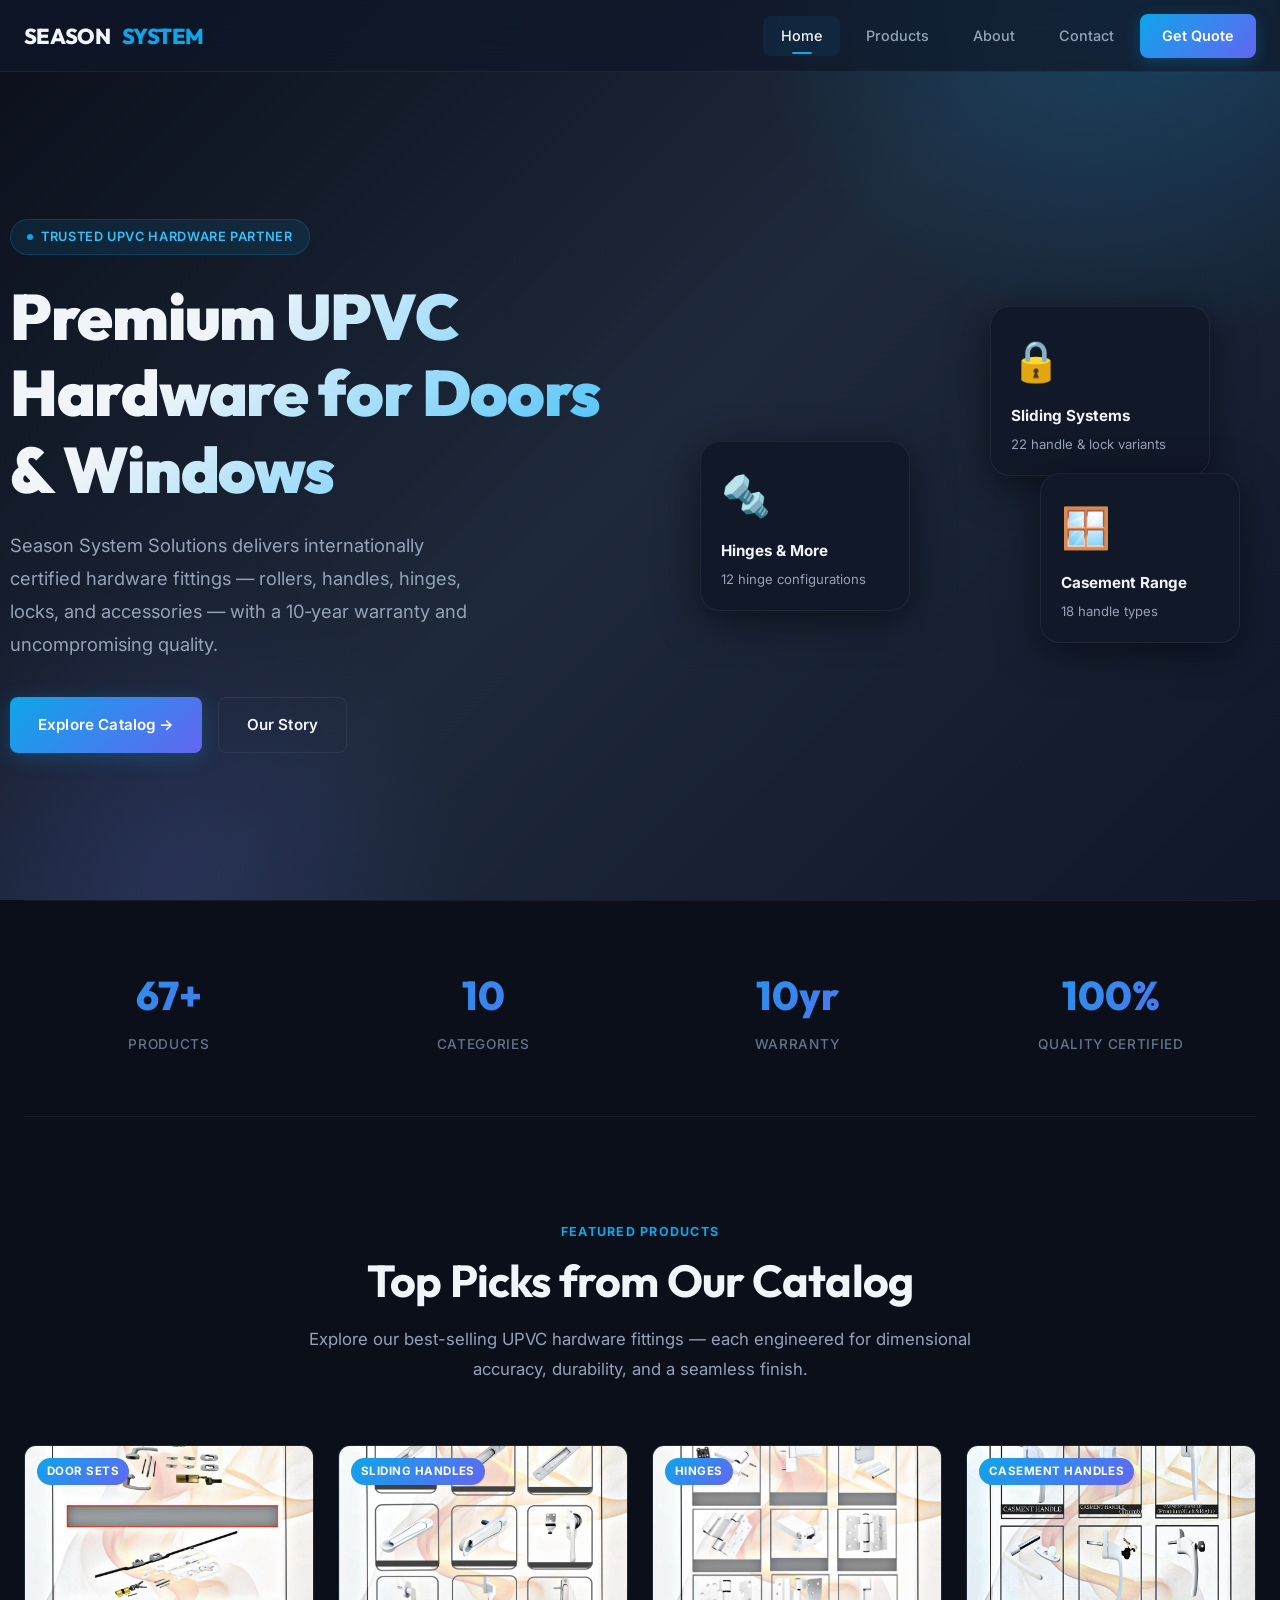
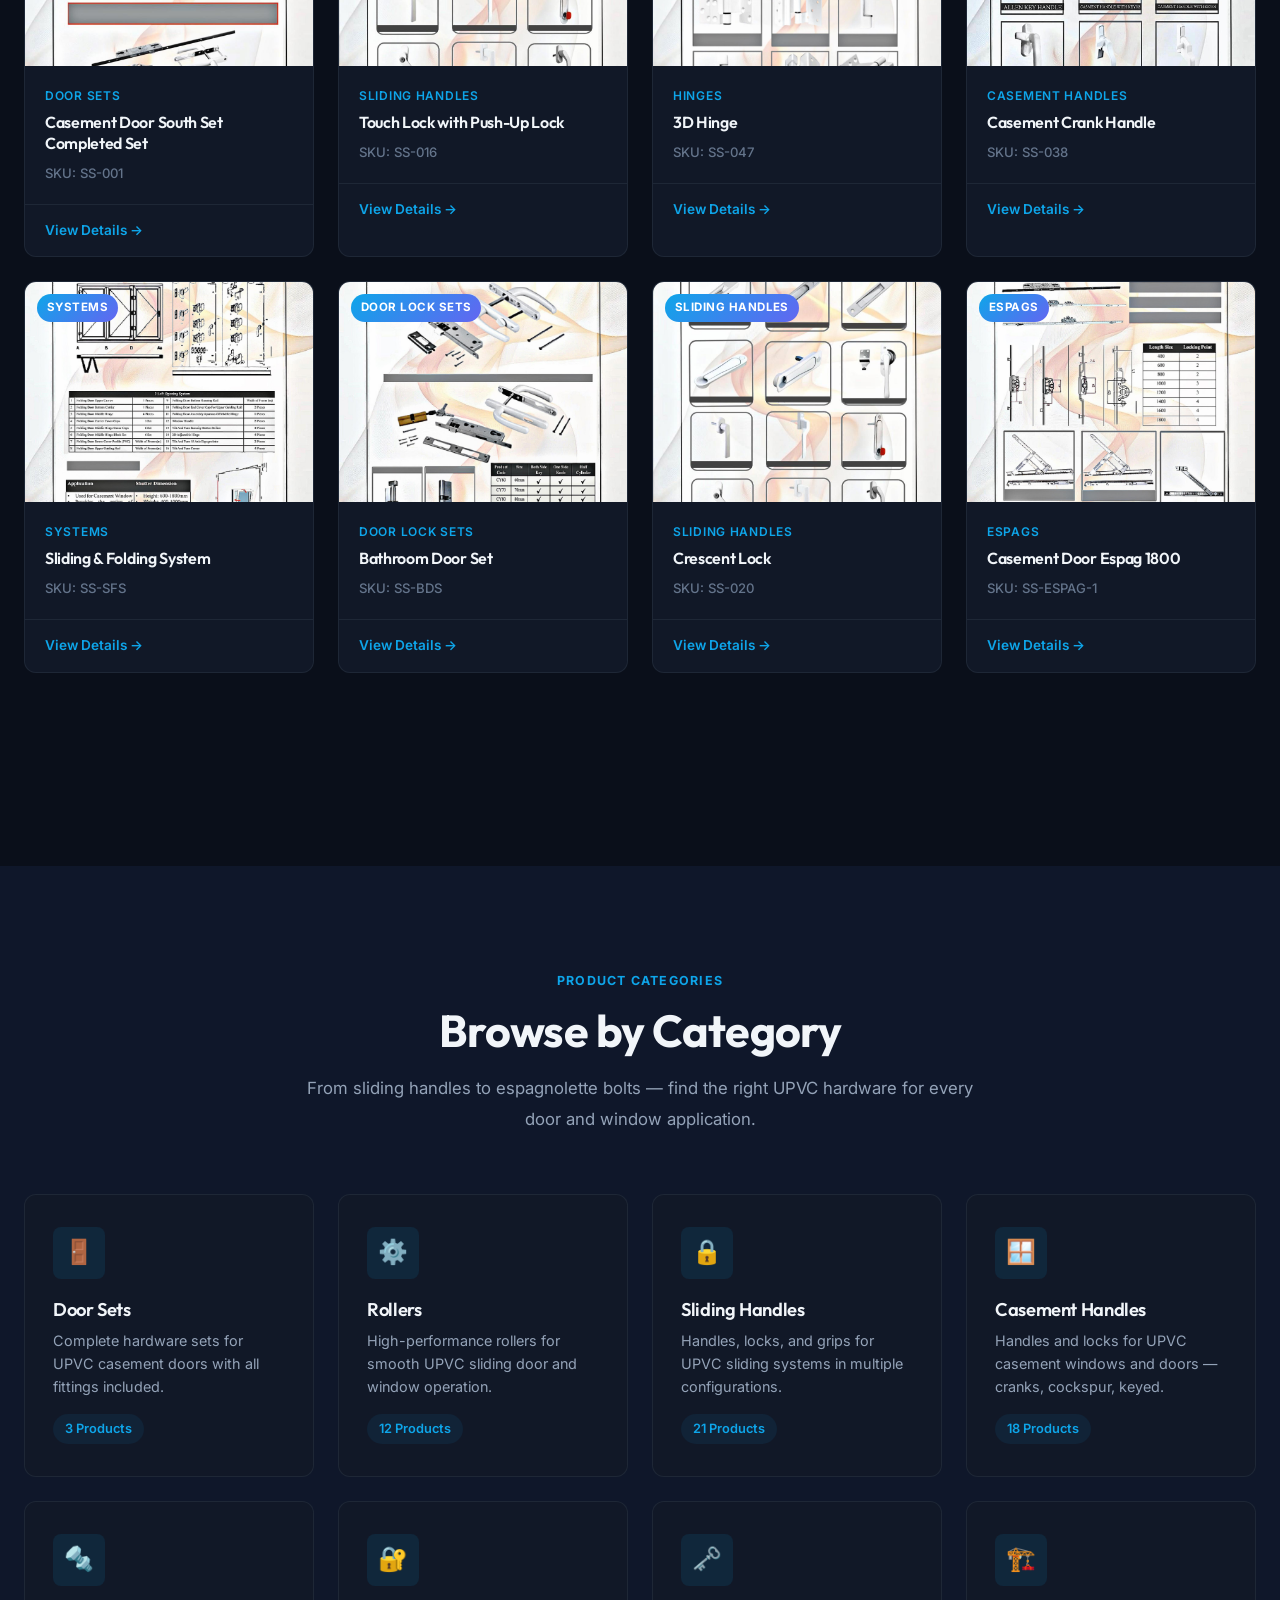
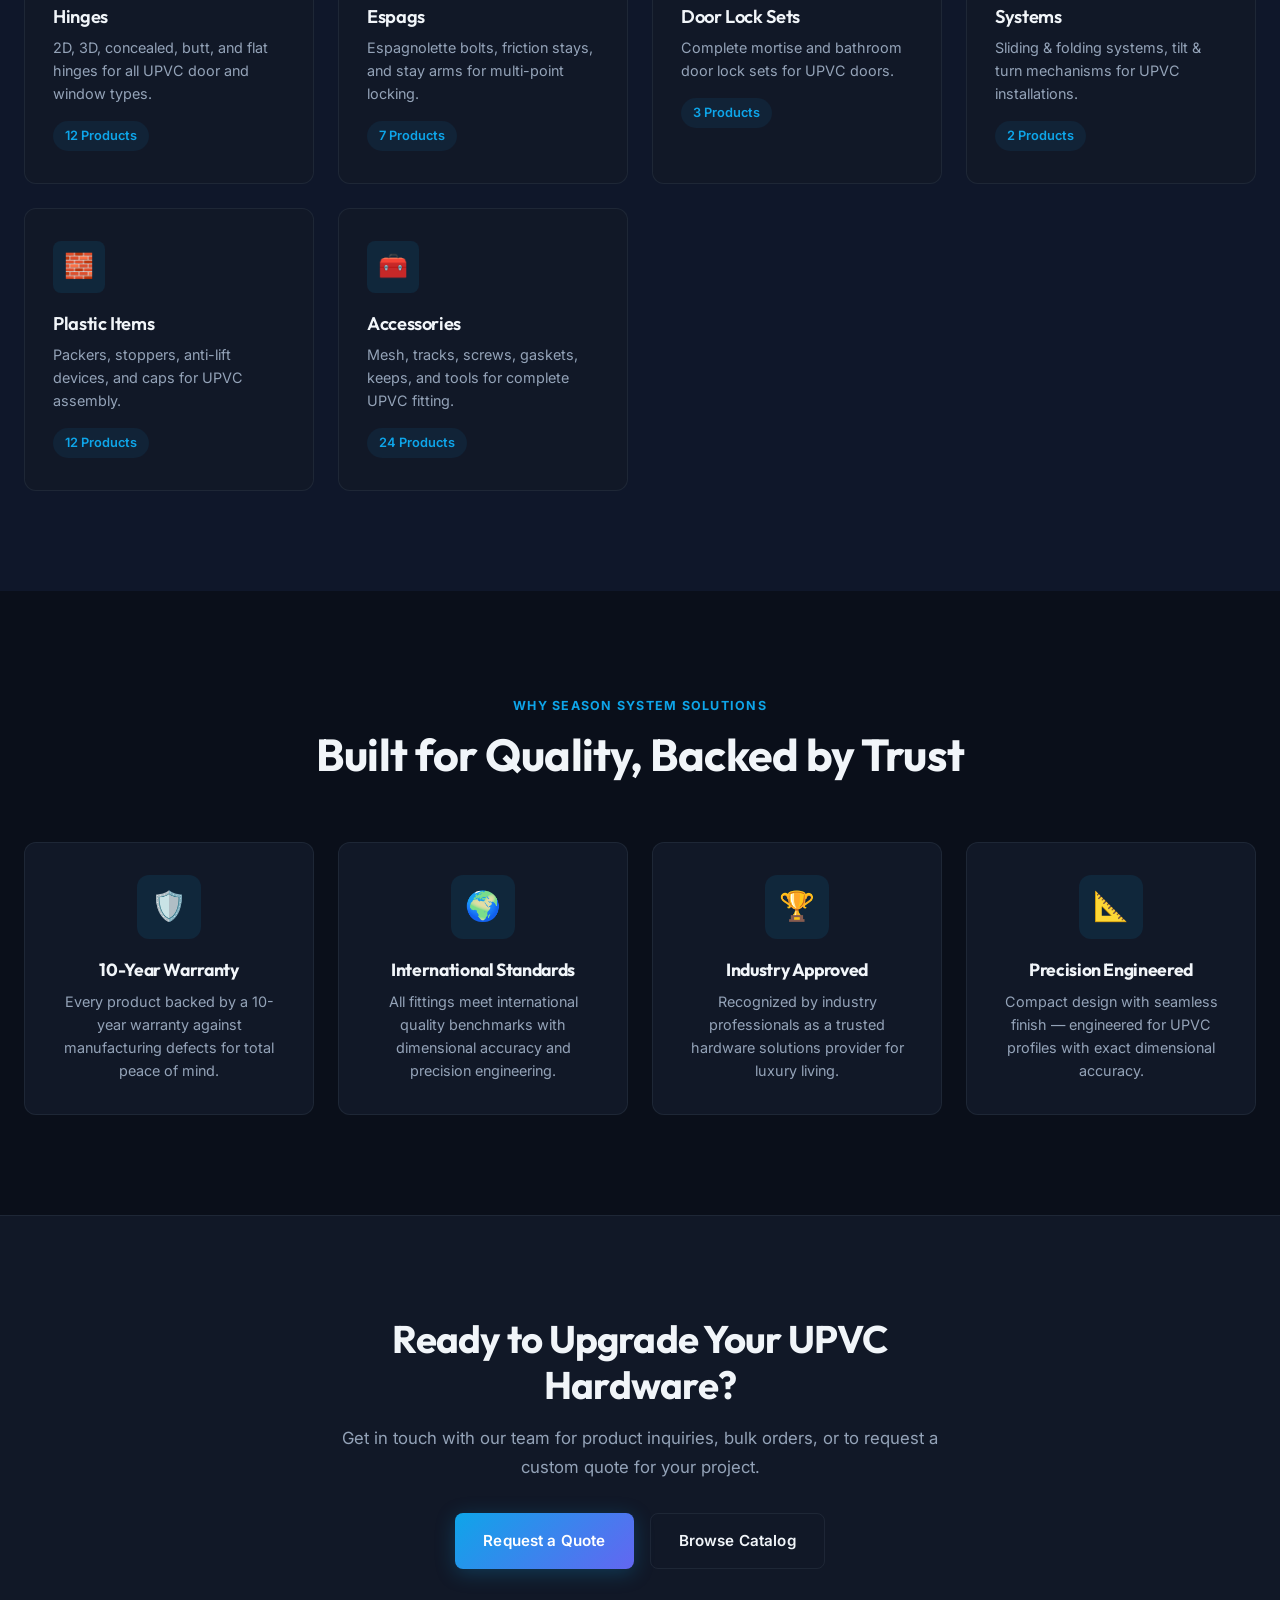
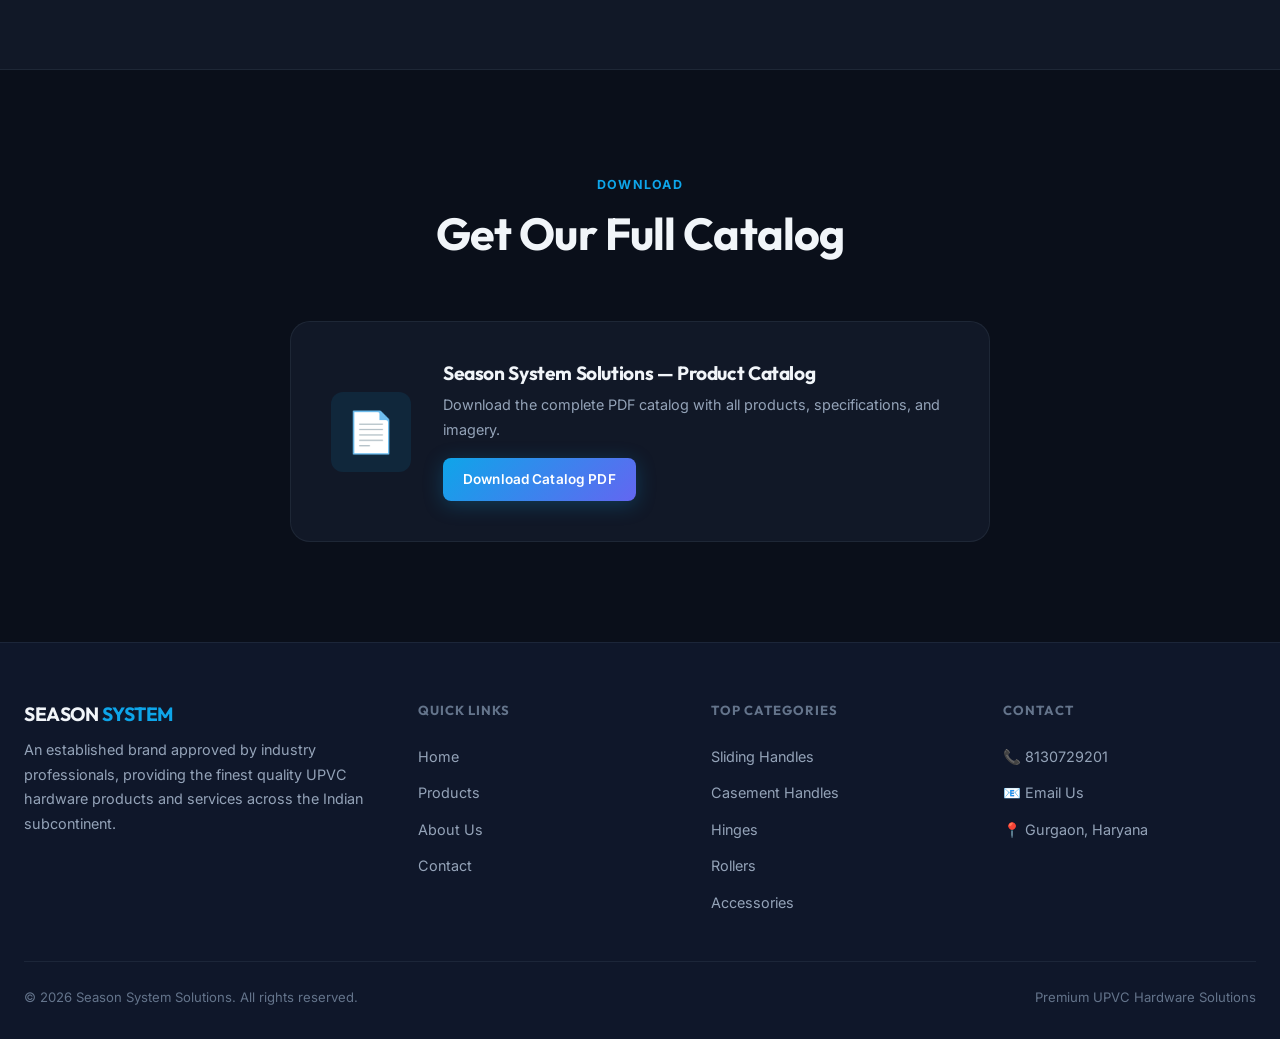
==== index.html @ ef2f5297 "Initial commit" ====
<!DOCTYPE html>
<html lang="en">
<head>
  <meta charset="UTF-8">
  <meta name="viewport" content="width=device-width, initial-scale=1.0">
  <meta name="description" content="Season System Solutions — Premium UPVC hardware fittings for doors and windows. Rollers, handles, hinges, espags, locks, and accessories with 10-year warranty.">
  <meta name="keywords" content="UPVC hardware, door fittings, window hardware, sliding handles, casement handles, hinges, rollers, Season System Solutions">
  <title>Season System Solutions — Premium UPVC Hardware</title>
  <link rel="stylesheet" href="css/style.css">
</head>
<body>

  <!-- Loader -->
  <div class="page-loader" id="page-loader">
    <div class="loader-spinner"></div>
  </div>

  <!-- Header -->
  <header class="header" id="header">
    <nav class="nav">
      <a href="index.html" class="nav-logo">
        <span>SEASON</span> <span class="logo-accent">SYSTEM</span>
      </a>
      <div class="nav-links">
        <a href="index.html" class="active">Home</a>
        <a href="products.html">Products</a>
        <a href="about.html">About</a>
        <a href="contact.html">Contact</a>
        <a href="contact.html" class="nav-cta">Get Quote</a>
      </div>
      <button class="menu-toggle" id="menu-toggle" aria-label="Toggle Menu">
        <span></span><span></span><span></span>
      </button>
    </nav>
  </header>

  <!-- Mobile Nav -->
  <div class="mobile-nav-overlay" id="mobile-nav">
    <a href="index.html" class="active">Home</a>
    <a href="products.html">Products</a>
    <a href="about.html">About</a>
    <a href="contact.html">Contact</a>
  </div>

  <!-- Hero -->
  <section class="hero">
    <div class="container hero-content">
      <div class="hero-text">
        <div class="hero-badge">
          <span></span> Trusted UPVC Hardware Partner
        </div>
        <h1 class="hero-title">Premium UPVC Hardware for Doors & Windows</h1>
        <p class="hero-subtitle">Season System Solutions delivers internationally certified hardware fittings — rollers, handles, hinges, locks, and accessories — with a 10‑year warranty and uncompromising quality.</p>
        <div class="hero-actions">
          <a href="products.html" class="btn btn-primary">Explore Catalog →</a>
          <a href="about.html" class="btn btn-secondary">Our Story</a>
        </div>
      </div>
      <div class="hero-visual">
        <div class="hero-visual-card" style="width:220px;">
          <div style="font-size:2.5rem;margin-bottom:8px;">🔒</div>
          <div style="font-weight:700;font-size:0.95rem;margin-bottom:4px;">Sliding Systems</div>
          <div style="font-size:0.82rem;color:var(--text-secondary);">22 handle & lock variants</div>
        </div>
        <div class="hero-visual-card" style="width:200px;">
          <div style="font-size:2.5rem;margin-bottom:8px;">🪟</div>
          <div style="font-weight:700;font-size:0.95rem;margin-bottom:4px;">Casement Range</div>
          <div style="font-size:0.82rem;color:var(--text-secondary);">18 handle types</div>
        </div>
        <div class="hero-visual-card" style="width:210px;">
          <div style="font-size:2.5rem;margin-bottom:8px;">🔩</div>
          <div style="font-weight:700;font-size:0.95rem;margin-bottom:4px;">Hinges & More</div>
          <div style="font-size:0.82rem;color:var(--text-secondary);">12 hinge configurations</div>
        </div>
      </div>
    </div>
  </section>

  <!-- Stats -->
  <section class="section" style="padding:0;">
    <div class="container">
      <div class="stats-bar animate-in">
        <div class="stat-item">
          <div class="stat-number">67+</div>
          <div class="stat-label">Products</div>
        </div>
        <div class="stat-item">
          <div class="stat-number">10</div>
          <div class="stat-label">Categories</div>
        </div>
        <div class="stat-item">
          <div class="stat-number">10yr</div>
          <div class="stat-label">Warranty</div>
        </div>
        <div class="stat-item">
          <div class="stat-number">100%</div>
          <div class="stat-label">Quality Certified</div>
        </div>
      </div>
    </div>
  </section>

  <!-- Featured Products -->
  <section class="section">
    <div class="container">
      <div class="section-header animate-in">
        <span class="section-label">Featured Products</span>
        <h2 class="section-title">Top Picks from Our Catalog</h2>
        <p class="section-desc">Explore our best-selling UPVC hardware fittings — each engineered for dimensional accuracy, durability, and a seamless finish.</p>
      </div>
      <div class="product-grid animate-in" id="featured-products"></div>
      <div style="text-align:center;margin-top:40px;" class="animate-in">
        <a href="products.html" class="btn btn-primary">View All Products →</a>
      </div>
    </div>
  </section>

  <!-- Categories -->
  <section class="section" style="background:var(--bg-surface);">
    <div class="container">
      <div class="section-header animate-in">
        <span class="section-label">Product Categories</span>
        <h2 class="section-title">Browse by Category</h2>
        <p class="section-desc">From sliding handles to espagnolette bolts — find the right UPVC hardware for every door and window application.</p>
      </div>
      <div class="category-grid animate-in" id="category-grid"></div>
    </div>
  </section>

  <!-- Value Propositions -->
  <section class="section">
    <div class="container">
      <div class="section-header animate-in">
        <span class="section-label">Why Season System Solutions</span>
        <h2 class="section-title">Built for Quality, Backed by Trust</h2>
      </div>
      <div class="value-grid animate-in">
        <div class="value-card">
          <div class="value-icon">🛡️</div>
          <h3>10-Year Warranty</h3>
          <p>Every product backed by a 10-year warranty against manufacturing defects for total peace of mind.</p>
        </div>
        <div class="value-card">
          <div class="value-icon">🌍</div>
          <h3>International Standards</h3>
          <p>All fittings meet international quality benchmarks with dimensional accuracy and precision engineering.</p>
        </div>
        <div class="value-card">
          <div class="value-icon">🏆</div>
          <h3>Industry Approved</h3>
          <p>Recognized by industry professionals as a trusted hardware solutions provider for luxury living.</p>
        </div>
        <div class="value-card">
          <div class="value-icon">📐</div>
          <h3>Precision Engineered</h3>
          <p>Compact design with seamless finish — engineered for UPVC profiles with exact dimensional accuracy.</p>
        </div>
      </div>
    </div>
  </section>

  <!-- CTA -->
  <section class="section cta-section">
    <div class="container">
      <div class="cta-content animate-in">
        <h2>Ready to Upgrade Your UPVC Hardware?</h2>
        <p>Get in touch with our team for product inquiries, bulk orders, or to request a custom quote for your project.</p>
        <div class="cta-actions">
          <a href="contact.html" class="btn btn-primary">Request a Quote</a>
          <a href="products.html" class="btn btn-secondary">Browse Catalog</a>
        </div>
      </div>
    </div>
  </section>

  <!-- Download Catalog -->
  <section class="section">
    <div class="container">
      <div class="section-header animate-in">
        <span class="section-label">Download</span>
        <h2 class="section-title">Get Our Full Catalog</h2>
      </div>
      <div class="download-card animate-in">
        <div class="download-icon">📄</div>
        <div class="download-info">
          <h3>Season System Solutions — Product Catalog</h3>
          <p>Download the complete PDF catalog with all products, specifications, and imagery.</p>
          <a href="images/page1_img1.jpeg" class="btn btn-primary btn-sm" download>Download Catalog PDF</a>
        </div>
      </div>
    </div>
  </section>

  <!-- Footer -->
  <footer class="footer">
    <div class="container">
      <div class="footer-grid">
        <div class="footer-brand">
          <h3>SEASON <span class="logo-accent">SYSTEM</span></h3>
          <p>An established brand approved by industry professionals, providing the finest quality UPVC hardware products and services across the Indian subcontinent.</p>
        </div>
        <div class="footer-col">
          <h4>Quick Links</h4>
          <a href="index.html">Home</a>
          <a href="products.html">Products</a>
          <a href="about.html">About Us</a>
          <a href="contact.html">Contact</a>
        </div>
        <div class="footer-col">
          <h4>Top Categories</h4>
          <a href="products.html?category=Sliding+Handles">Sliding Handles</a>
          <a href="products.html?category=Casement+Handles">Casement Handles</a>
          <a href="products.html?category=Hinges">Hinges</a>
          <a href="products.html?category=Rollers">Rollers</a>
          <a href="products.html?category=Accessories">Accessories</a>
        </div>
        <div class="footer-col">
          <h4>Contact</h4>
          <a href="tel:8130729201">📞 8130729201</a>
          <a href="mailto:seasonsystemsolution@gmail.com">📧 Email Us</a>
          <a>📍 Gurgaon, Haryana</a>
        </div>
      </div>
      <div class="footer-bottom">
        <span>&copy; 2026 Season System Solutions. All rights reserved.</span>
        <span>Premium UPVC Hardware Solutions</span>
      </div>
    </div>
  </footer>

  <script src="js/main.js"></script>
</body>
</html>
---- css/style.css ----
@import url('https://fonts.googleapis.com/css2?family=Inter:wght@300;400;500;600;700;800;900&family=Outfit:wght@400;500;600;700;800&display=swap');

:root {
  --primary: #0ea5e9;
  --primary-dark: #0284c7;
  --primary-light: #38bdf8;
  --primary-glow: rgba(14, 165, 233, 0.25);
  --accent: #f59e0b;
  --accent-dark: #d97706;
  --accent-light: #fbbf24;
  --bg-dark: #0a0f1a;
  --bg-card: #111827;
  --bg-card-hover: #1e293b;
  --bg-surface: #0f172a;
  --bg-glass: rgba(15, 23, 42, 0.7);
  --text-primary: #f1f5f9;
  --text-secondary: #94a3b8;
  --text-muted: #64748b;
  --border: rgba(148, 163, 184, 0.1);
  --border-hover: rgba(14, 165, 233, 0.3);
  --success: #10b981;
  --danger: #ef4444;
  --gradient-primary: linear-gradient(135deg, #0ea5e9, #6366f1);
  --gradient-accent: linear-gradient(135deg, #f59e0b, #ef4444);
  --gradient-hero: linear-gradient(135deg, #0a0f1a 0%, #1e293b 50%, #0f172a 100%);
  --shadow-sm: 0 1px 3px rgba(0, 0, 0, 0.3);
  --shadow-md: 0 4px 20px rgba(0, 0, 0, 0.4);
  --shadow-lg: 0 10px 40px rgba(0, 0, 0, 0.5);
  --shadow-glow: 0 0 30px var(--primary-glow);
  --radius-sm: 8px;
  --radius-md: 12px;
  --radius-lg: 20px;
  --radius-xl: 28px;
  --transition: all 0.3s cubic-bezier(0.4, 0, 0.2, 1);
  --transition-slow: all 0.5s cubic-bezier(0.4, 0, 0.2, 1);
  --max-width: 1280px;
  --header-height: 72px;
}

*,
*::before,
*::after {
  margin: 0;
  padding: 0;
  box-sizing: border-box;
}

html {
  scroll-behavior: smooth;
  font-size: 16px;
}

body {
  font-family: 'Inter', -apple-system, BlinkMacSystemFont, sans-serif;
  background-color: var(--bg-dark);
  color: var(--text-primary);
  line-height: 1.7;
  overflow-x: hidden;
  -webkit-font-smoothing: antialiased;
  -moz-osx-font-smoothing: grayscale;
}

h1, h2, h3, h4, h5, h6 {
  font-family: 'Outfit', sans-serif;
  font-weight: 700;
  line-height: 1.2;
  letter-spacing: -0.02em;
}

a {
  text-decoration: none;
  color: inherit;
  transition: var(--transition);
}

img {
  max-width: 100%;
  height: auto;
  display: block;
}

ul, ol {
  list-style: none;
}

.container {
  max-width: var(--max-width);
  margin: 0 auto;
  padding: 0 24px;
}

/* ===== HEADER / NAV ===== */
.header {
  position: fixed;
  top: 0;
  left: 0;
  right: 0;
  z-index: 1000;
  height: var(--header-height);
  background: var(--bg-glass);
  backdrop-filter: blur(20px);
  -webkit-backdrop-filter: blur(20px);
  border-bottom: 1px solid var(--border);
  transition: var(--transition);
}

.header.scrolled {
  background: rgba(10, 15, 26, 0.95);
  box-shadow: var(--shadow-md);
}

.nav {
  display: flex;
  align-items: center;
  justify-content: space-between;
  height: var(--header-height);
  max-width: var(--max-width);
  margin: 0 auto;
  padding: 0 24px;
}

.nav-logo {
  display: flex;
  align-items: center;
  gap: 12px;
  font-family: 'Outfit', sans-serif;
  font-weight: 800;
  font-size: 1.35rem;
  color: var(--text-primary);
  letter-spacing: -0.03em;
}

.nav-logo img {
  height: 40px;
  width: auto;
}

.nav-logo .logo-accent {
  color: var(--primary);
}

.nav-links {
  display: flex;
  align-items: center;
  gap: 8px;
}

.nav-links a {
  padding: 8px 18px;
  font-size: 0.9rem;
  font-weight: 500;
  color: var(--text-secondary);
  border-radius: var(--radius-sm);
  position: relative;
  transition: var(--transition);
}

.nav-links a:hover,
.nav-links a.active {
  color: var(--text-primary);
  background: rgba(14, 165, 233, 0.08);
}

.nav-links a.active::after {
  content: '';
  position: absolute;
  bottom: 2px;
  left: 50%;
  transform: translateX(-50%);
  width: 20px;
  height: 2px;
  background: var(--primary);
  border-radius: 2px;
}

.nav-cta {
  background: var(--gradient-primary) !important;
  color: white !important;
  padding: 10px 22px !important;
  border-radius: var(--radius-sm) !important;
  font-weight: 600 !important;
  box-shadow: 0 4px 15px var(--primary-glow);
}

.nav-cta:hover {
  transform: translateY(-1px);
  box-shadow: 0 6px 25px var(--primary-glow) !important;
}

.menu-toggle {
  display: none;
  flex-direction: column;
  gap: 5px;
  background: none;
  border: none;
  cursor: pointer;
  padding: 8px;
  z-index: 1001;
}

.menu-toggle span {
  display: block;
  width: 24px;
  height: 2px;
  background: var(--text-primary);
  border-radius: 2px;
  transition: var(--transition);
}

.menu-toggle.active span:nth-child(1) {
  transform: rotate(45deg) translate(5px, 5px);
}

.menu-toggle.active span:nth-child(2) {
  opacity: 0;
}

.menu-toggle.active span:nth-child(3) {
  transform: rotate(-45deg) translate(5px, -5px);
}

/* ===== HERO ===== */
.hero {
  position: relative;
  min-height: 100vh;
  display: flex;
  align-items: center;
  padding-top: var(--header-height);
  background: var(--gradient-hero);
  overflow: hidden;
}

.hero::before {
  content: '';
  position: absolute;
  top: -50%;
  right: -20%;
  width: 800px;
  height: 800px;
  background: radial-gradient(circle, var(--primary-glow) 0%, transparent 70%);
  pointer-events: none;
  animation: pulse-glow 6s ease-in-out infinite;
}

.hero::after {
  content: '';
  position: absolute;
  bottom: -30%;
  left: -10%;
  width: 600px;
  height: 600px;
  background: radial-gradient(circle, rgba(99, 102, 241, 0.15) 0%, transparent 70%);
  pointer-events: none;
  animation: pulse-glow 8s ease-in-out infinite reverse;
}

@keyframes pulse-glow {
  0%, 100% { opacity: 0.5; transform: scale(1); }
  50% { opacity: 1; transform: scale(1.1); }
}

.hero-content {
  position: relative;
  z-index: 2;
  display: grid;
  grid-template-columns: 1fr 1fr;
  gap: 60px;
  align-items: center;
  padding: 80px 0;
}

.hero-text {
  max-width: 600px;
}

.hero-badge {
  display: inline-flex;
  align-items: center;
  gap: 8px;
  padding: 6px 16px;
  background: rgba(14, 165, 233, 0.1);
  border: 1px solid rgba(14, 165, 233, 0.2);
  border-radius: 50px;
  font-size: 0.8rem;
  font-weight: 600;
  color: var(--primary-light);
  margin-bottom: 24px;
  letter-spacing: 0.05em;
  text-transform: uppercase;
}

.hero-badge span {
  width: 6px;
  height: 6px;
  background: var(--primary);
  border-radius: 50%;
  animation: blink 2s infinite;
}

@keyframes blink {
  0%, 100% { opacity: 1; }
  50% { opacity: 0.3; }
}

.hero-title {
  font-size: clamp(2.5rem, 5vw, 4rem);
  font-weight: 900;
  margin-bottom: 20px;
  background: linear-gradient(135deg, var(--text-primary) 30%, var(--primary-light));
  -webkit-background-clip: text;
  -webkit-text-fill-color: transparent;
  background-clip: text;
}

.hero-subtitle {
  font-size: 1.15rem;
  color: var(--text-secondary);
  margin-bottom: 36px;
  line-height: 1.8;
  max-width: 480px;
}

.hero-actions {
  display: flex;
  gap: 16px;
  flex-wrap: wrap;
}

.hero-image {
  display: flex;
  justify-content: center;
  align-items: center;
}

.hero-image img {
  max-width: 90%;
  border-radius: var(--radius-lg);
  box-shadow: var(--shadow-lg);
}

.hero-visual {
  position: relative;
  width: 100%;
  height: 450px;
  display: flex;
  justify-content: center;
  align-items: center;
}

.hero-visual-card {
  position: absolute;
  background: var(--bg-card);
  border: 1px solid var(--border);
  border-radius: var(--radius-lg);
  padding: 20px;
  box-shadow: var(--shadow-lg);
  animation: float 6s ease-in-out infinite;
}

.hero-visual-card:nth-child(1) {
  top: 10%;
  right: 10%;
  animation-delay: 0s;
}

.hero-visual-card:nth-child(2) {
  bottom: 15%;
  right: 5%;
  animation-delay: 2s;
}

.hero-visual-card:nth-child(3) {
  top: 40%;
  left: 5%;
  animation-delay: 4s;
}

@keyframes float {
  0%, 100% { transform: translateY(0px); }
  50% { transform: translateY(-15px); }
}

/* ===== BUTTONS ===== */
.btn {
  display: inline-flex;
  align-items: center;
  gap: 8px;
  padding: 14px 28px;
  font-family: 'Inter', sans-serif;
  font-size: 0.95rem;
  font-weight: 600;
  border: none;
  border-radius: var(--radius-sm);
  cursor: pointer;
  transition: var(--transition);
  letter-spacing: 0.01em;
}

.btn-primary {
  background: var(--gradient-primary);
  color: white;
  box-shadow: 0 4px 20px var(--primary-glow);
}

.btn-primary:hover {
  transform: translateY(-2px);
  box-shadow: 0 8px 30px var(--primary-glow);
}

.btn-secondary {
  background: transparent;
  color: var(--text-primary);
  border: 1px solid var(--border);
}

.btn-secondary:hover {
  border-color: var(--primary);
  background: rgba(14, 165, 233, 0.05);
  color: var(--primary-light);
}

.btn-accent {
  background: var(--gradient-accent);
  color: white;
  box-shadow: 0 4px 20px rgba(245, 158, 11, 0.25);
}

.btn-accent:hover {
  transform: translateY(-2px);
  box-shadow: 0 8px 30px rgba(245, 158, 11, 0.35);
}

.btn-sm {
  padding: 10px 20px;
  font-size: 0.85rem;
}

/* ===== SECTION COMMON ===== */
.section {
  padding: 100px 0;
  position: relative;
}

.section-header {
  text-align: center;
  max-width: 700px;
  margin: 0 auto 60px;
}

.section-label {
  display: inline-block;
  font-size: 0.78rem;
  font-weight: 700;
  text-transform: uppercase;
  letter-spacing: 0.1em;
  color: var(--primary);
  margin-bottom: 12px;
}

.section-title {
  font-size: clamp(1.8rem, 3.5vw, 2.8rem);
  margin-bottom: 16px;
}

.section-desc {
  font-size: 1.05rem;
  color: var(--text-secondary);
  line-height: 1.8;
}

/* ===== STATS ===== */
.stats-bar {
  display: grid;
  grid-template-columns: repeat(4, 1fr);
  gap: 24px;
  padding: 60px 0;
  border-top: 1px solid var(--border);
  border-bottom: 1px solid var(--border);
}

.stat-item {
  text-align: center;
}

.stat-number {
  font-family: 'Outfit', sans-serif;
  font-size: 2.5rem;
  font-weight: 800;
  background: var(--gradient-primary);
  -webkit-background-clip: text;
  -webkit-text-fill-color: transparent;
  background-clip: text;
  margin-bottom: 4px;
}

.stat-label {
  font-size: 0.85rem;
  color: var(--text-muted);
  font-weight: 500;
  text-transform: uppercase;
  letter-spacing: 0.05em;
}

/* ===== CATEGORY CARDS ===== */
.category-grid {
  display: grid;
  grid-template-columns: repeat(auto-fill, minmax(280px, 1fr));
  gap: 24px;
}

.category-card {
  position: relative;
  background: var(--bg-card);
  border: 1px solid var(--border);
  border-radius: var(--radius-md);
  padding: 32px 28px;
  transition: var(--transition);
  overflow: hidden;
  cursor: pointer;
}

.category-card::before {
  content: '';
  position: absolute;
  top: 0;
  left: 0;
  right: 0;
  height: 3px;
  background: var(--gradient-primary);
  transform: scaleX(0);
  transition: var(--transition);
}

.category-card:hover {
  border-color: var(--border-hover);
  transform: translateY(-4px);
  box-shadow: var(--shadow-glow);
}

.category-card:hover::before {
  transform: scaleX(1);
}

.category-icon {
  width: 52px;
  height: 52px;
  background: rgba(14, 165, 233, 0.1);
  border-radius: var(--radius-sm);
  display: flex;
  align-items: center;
  justify-content: center;
  font-size: 1.5rem;
  margin-bottom: 20px;
  transition: var(--transition);
}

.category-card:hover .category-icon {
  background: rgba(14, 165, 233, 0.2);
  transform: scale(1.05);
}

.category-card h3 {
  font-size: 1.15rem;
  margin-bottom: 8px;
  font-weight: 600;
}

.category-card p {
  font-size: 0.9rem;
  color: var(--text-secondary);
  line-height: 1.6;
}

.category-count {
  display: inline-block;
  margin-top: 16px;
  font-size: 0.8rem;
  font-weight: 600;
  color: var(--primary);
  padding: 4px 12px;
  background: rgba(14, 165, 233, 0.08);
  border-radius: 50px;
}

/* ===== PRODUCT CARDS ===== */
.product-grid {
  display: grid;
  grid-template-columns: repeat(auto-fill, minmax(260px, 1fr));
  gap: 24px;
}

.product-card {
  background: var(--bg-card);
  border: 1px solid var(--border);
  border-radius: var(--radius-md);
  overflow: hidden;
  transition: var(--transition);
  cursor: pointer;
}

.product-card:hover {
  border-color: var(--border-hover);
  transform: translateY(-6px);
  box-shadow: var(--shadow-glow);
}

.product-card-image {
  position: relative;
  height: 220px;
  background: var(--bg-surface);
  display: flex;
  align-items: center;
  justify-content: center;
  overflow: hidden;
}

.product-card-image img {
  width: 100%;
  height: 100%;
  object-fit: cover;
  transition: var(--transition-slow);
}

.product-card:hover .product-card-image img {
  transform: scale(1.08);
}

.product-card-badge {
  position: absolute;
  top: 12px;
  left: 12px;
  padding: 4px 10px;
  background: var(--gradient-primary);
  color: white;
  font-size: 0.72rem;
  font-weight: 700;
  border-radius: 50px;
  text-transform: uppercase;
  letter-spacing: 0.04em;
}

.product-card-body {
  padding: 20px;
}

.product-card-category {
  font-size: 0.75rem;
  text-transform: uppercase;
  letter-spacing: 0.06em;
  color: var(--primary);
  font-weight: 600;
  margin-bottom: 6px;
}

.product-card-title {
  font-size: 1rem;
  font-weight: 600;
  margin-bottom: 8px;
  color: var(--text-primary);
  line-height: 1.3;
}

.product-card-sku {
  font-size: 0.82rem;
  color: var(--text-muted);
  font-weight: 500;
}

.product-card-footer {
  display: flex;
  align-items: center;
  justify-content: space-between;
  padding: 14px 20px;
  border-top: 1px solid var(--border);
}

.product-card-link {
  font-size: 0.85rem;
  font-weight: 600;
  color: var(--primary);
  display: flex;
  align-items: center;
  gap: 6px;
  transition: var(--transition);
}

.product-card-link:hover {
  gap: 10px;
  color: var(--primary-light);
}

/* ===== PRODUCT DETAIL ===== */
.product-detail {
  padding-top: calc(var(--header-height) + 40px);
}

.product-detail-grid {
  display: grid;
  grid-template-columns: 1fr 1fr;
  gap: 60px;
  align-items: start;
}

.product-detail-image {
  background: var(--bg-card);
  border: 1px solid var(--border);
  border-radius: var(--radius-lg);
  padding: 40px;
  display: flex;
  align-items: center;
  justify-content: center;
  min-height: 450px;
}

.product-detail-image img {
  max-height: 400px;
  object-fit: contain;
}

.product-detail-info {
  padding-top: 20px;
}

.product-detail-breadcrumb {
  display: flex;
  gap: 8px;
  align-items: center;
  font-size: 0.85rem;
  color: var(--text-muted);
  margin-bottom: 20px;
}

.product-detail-breadcrumb a {
  color: var(--text-secondary);
}

.product-detail-breadcrumb a:hover {
  color: var(--primary);
}

.product-detail-breadcrumb .sep {
  color: var(--text-muted);
}

.product-detail-category {
  font-size: 0.82rem;
  text-transform: uppercase;
  letter-spacing: 0.08em;
  color: var(--primary);
  font-weight: 700;
  margin-bottom: 10px;
}

.product-detail-title {
  font-size: 2rem;
  margin-bottom: 8px;
}

.product-detail-sku {
  font-size: 0.9rem;
  color: var(--text-muted);
  margin-bottom: 24px;
  font-weight: 500;
}

.product-detail-desc {
  font-size: 1rem;
  color: var(--text-secondary);
  line-height: 1.8;
  margin-bottom: 32px;
}

.product-specs {
  margin-bottom: 32px;
}

.product-specs h3 {
  font-size: 1rem;
  font-weight: 600;
  margin-bottom: 16px;
  color: var(--text-primary);
}

.spec-row {
  display: flex;
  justify-content: space-between;
  padding: 12px 0;
  border-bottom: 1px solid var(--border);
  font-size: 0.9rem;
}

.spec-label {
  color: var(--text-muted);
  font-weight: 500;
}

.spec-value {
  color: var(--text-primary);
  font-weight: 600;
}

.product-detail-actions {
  display: flex;
  gap: 12px;
  flex-wrap: wrap;
}

/* ===== FILTERS ===== */
.catalog-layout {
  display: grid;
  grid-template-columns: 260px 1fr;
  gap: 40px;
  padding-top: calc(var(--header-height) + 40px);
}

.filter-sidebar {
  position: sticky;
  top: calc(var(--header-height) + 20px);
  height: fit-content;
}

.filter-title {
  font-size: 1.1rem;
  font-weight: 700;
  margin-bottom: 20px;
  color: var(--text-primary);
}

.filter-group {
  margin-bottom: 24px;
}

.filter-group h4 {
  font-size: 0.82rem;
  text-transform: uppercase;
  letter-spacing: 0.06em;
  color: var(--text-muted);
  font-weight: 600;
  margin-bottom: 12px;
}

.filter-btn {
  display: block;
  width: 100%;
  text-align: left;
  padding: 10px 16px;
  background: none;
  border: none;
  border-radius: var(--radius-sm);
  font-family: 'Inter', sans-serif;
  font-size: 0.9rem;
  color: var(--text-secondary);
  cursor: pointer;
  transition: var(--transition);
  font-weight: 500;
}

.filter-btn:hover,
.filter-btn.active {
  background: rgba(14, 165, 233, 0.08);
  color: var(--primary-light);
}

.filter-btn.active {
  font-weight: 600;
}

.filter-count {
  float: right;
  font-size: 0.78rem;
  background: rgba(14, 165, 233, 0.1);
  padding: 2px 8px;
  border-radius: 50px;
  color: var(--primary);
}

/* ===== VALUE PROPS ===== */
.value-grid {
  display: grid;
  grid-template-columns: repeat(auto-fill, minmax(260px, 1fr));
  gap: 24px;
}

.value-card {
  background: var(--bg-card);
  border: 1px solid var(--border);
  border-radius: var(--radius-md);
  padding: 32px 28px;
  text-align: center;
  transition: var(--transition);
}

.value-card:hover {
  transform: translateY(-4px);
  border-color: var(--border-hover);
  box-shadow: var(--shadow-glow);
}

.value-icon {
  width: 64px;
  height: 64px;
  margin: 0 auto 20px;
  background: rgba(14, 165, 233, 0.1);
  border-radius: var(--radius-md);
  display: flex;
  align-items: center;
  justify-content: center;
  font-size: 1.8rem;
  transition: var(--transition);
}

.value-card:hover .value-icon {
  background: rgba(14, 165, 233, 0.2);
  transform: scale(1.08);
}

.value-card h3 {
  font-size: 1.1rem;
  margin-bottom: 10px;
}

.value-card p {
  font-size: 0.9rem;
  color: var(--text-secondary);
  line-height: 1.6;
}

/* ===== CTA ===== */
.cta-section {
  background: var(--bg-card);
  border-top: 1px solid var(--border);
  border-bottom: 1px solid var(--border);
}

.cta-content {
  text-align: center;
  max-width: 600px;
  margin: 0 auto;
}

.cta-content h2 {
  font-size: clamp(1.6rem, 3vw, 2.4rem);
  margin-bottom: 16px;
}

.cta-content p {
  color: var(--text-secondary);
  margin-bottom: 32px;
  font-size: 1.05rem;
}

.cta-actions {
  display: flex;
  gap: 16px;
  justify-content: center;
  flex-wrap: wrap;
}

/* ===== ABOUT ===== */
.about-hero {
  padding-top: calc(var(--header-height) + 60px);
  text-align: center;
  padding-bottom: 60px;
}

.about-hero h1 {
  font-size: clamp(2rem, 4vw, 3.2rem);
  margin-bottom: 16px;
  background: linear-gradient(135deg, var(--text-primary) 30%, var(--primary-light));
  -webkit-background-clip: text;
  -webkit-text-fill-color: transparent;
  background-clip: text;
}

.about-hero p {
  font-size: 1.1rem;
  color: var(--text-secondary);
  max-width: 600px;
  margin: 0 auto;
}

.about-grid {
  display: grid;
  grid-template-columns: 1fr 1fr;
  gap: 60px;
  align-items: center;
}

.about-text h2 {
  font-size: 1.8rem;
  margin-bottom: 20px;
}

.about-text p {
  color: var(--text-secondary);
  margin-bottom: 16px;
  line-height: 1.8;
}

.about-image {
  border-radius: var(--radius-lg);
  overflow: hidden;
  border: 1px solid var(--border);
}

.about-image img {
  width: 100%;
  height: 100%;
  object-fit: cover;
}

.warranty-card {
  background: var(--bg-card);
  border: 1px solid var(--border-hover);
  border-radius: var(--radius-lg);
  padding: 40px;
  text-align: center;
  max-width: 800px;
  margin: 0 auto;
  position: relative;
  overflow: hidden;
}

.warranty-card::before {
  content: '';
  position: absolute;
  top: 0;
  left: 0;
  right: 0;
  height: 4px;
  background: var(--gradient-primary);
}

.warranty-number {
  font-family: 'Outfit', sans-serif;
  font-size: 5rem;
  font-weight: 900;
  background: var(--gradient-primary);
  -webkit-background-clip: text;
  -webkit-text-fill-color: transparent;
  background-clip: text;
  line-height: 1;
  margin-bottom: 8px;
}

.warranty-card h3 {
  font-size: 1.5rem;
  margin-bottom: 16px;
}

.warranty-card p {
  color: var(--text-secondary);
  max-width: 500px;
  margin: 0 auto;
  line-height: 1.8;
}

/* ===== CONTACT ===== */
.contact-grid {
  display: grid;
  grid-template-columns: 1fr 1.2fr;
  gap: 60px;
}

.contact-info-card {
  background: var(--bg-card);
  border: 1px solid var(--border);
  border-radius: var(--radius-md);
  padding: 28px;
  display: flex;
  gap: 20px;
  align-items: flex-start;
  transition: var(--transition);
  margin-bottom: 16px;
}

.contact-info-card:hover {
  border-color: var(--border-hover);
  transform: translateX(4px);
}

.contact-info-icon {
  width: 48px;
  height: 48px;
  background: rgba(14, 165, 233, 0.1);
  border-radius: var(--radius-sm);
  display: flex;
  align-items: center;
  justify-content: center;
  font-size: 1.3rem;
  flex-shrink: 0;
}

.contact-info-card h4 {
  font-size: 0.95rem;
  margin-bottom: 4px;
}

.contact-info-card p {
  font-size: 0.9rem;
  color: var(--text-secondary);
  line-height: 1.6;
}

.contact-form {
  background: var(--bg-card);
  border: 1px solid var(--border);
  border-radius: var(--radius-lg);
  padding: 40px;
}

.contact-form h2 {
  font-size: 1.5rem;
  margin-bottom: 28px;
}

.form-group {
  margin-bottom: 20px;
}

.form-group label {
  display: block;
  font-size: 0.85rem;
  font-weight: 600;
  color: var(--text-secondary);
  margin-bottom: 8px;
}

.form-group input,
.form-group textarea,
.form-group select {
  width: 100%;
  padding: 14px 18px;
  background: var(--bg-surface);
  border: 1px solid var(--border);
  border-radius: var(--radius-sm);
  color: var(--text-primary);
  font-family: 'Inter', sans-serif;
  font-size: 0.9rem;
  transition: var(--transition);
  outline: none;
}

.form-group input:focus,
.form-group textarea:focus,
.form-group select:focus {
  border-color: var(--primary);
  box-shadow: 0 0 0 3px var(--primary-glow);
}

.form-group textarea {
  height: 140px;
  resize: vertical;
}

.form-row {
  display: grid;
  grid-template-columns: 1fr 1fr;
  gap: 16px;
}

.form-success {
  background: rgba(16, 185, 129, 0.1);
  border: 1px solid rgba(16, 185, 129, 0.2);
  border-radius: var(--radius-sm);
  padding: 16px;
  color: var(--success);
  text-align: center;
  font-weight: 500;
  display: none;
}

.form-success.show {
  display: block;
  animation: fade-in 0.4s ease;
}

/* ===== FOOTER ===== */
.footer {
  background: var(--bg-surface);
  border-top: 1px solid var(--border);
  padding: 60px 0 30px;
}

.footer-grid {
  display: grid;
  grid-template-columns: 1.4fr 1fr 1fr 1fr;
  gap: 40px;
  margin-bottom: 40px;
}

.footer-brand h3 {
  font-size: 1.2rem;
  margin-bottom: 12px;
}

.footer-brand .logo-accent {
  color: var(--primary);
}

.footer-brand p {
  font-size: 0.9rem;
  color: var(--text-secondary);
  line-height: 1.7;
  margin-bottom: 20px;
}

.footer-col h4 {
  font-size: 0.82rem;
  text-transform: uppercase;
  letter-spacing: 0.08em;
  color: var(--text-muted);
  margin-bottom: 20px;
  font-weight: 700;
}

.footer-col a {
  display: block;
  font-size: 0.9rem;
  color: var(--text-secondary);
  padding: 6px 0;
}

.footer-col a:hover {
  color: var(--primary-light);
  transform: translateX(4px);
}

.footer-bottom {
  display: flex;
  justify-content: space-between;
  align-items: center;
  padding-top: 24px;
  border-top: 1px solid var(--border);
  font-size: 0.82rem;
  color: var(--text-muted);
}

/* ===== ANIMATIONS ===== */
@keyframes fade-in {
  from { opacity: 0; transform: translateY(20px); }
  to { opacity: 1; transform: translateY(0); }
}

@keyframes slide-in-left {
  from { opacity: 0; transform: translateX(-30px); }
  to { opacity: 1; transform: translateX(0); }
}

.animate-in {
  opacity: 0;
  transform: translateY(30px);
  transition: opacity 0.6s ease, transform 0.6s ease;
}

.animate-in.visible {
  opacity: 1;
  transform: translateY(0);
}

/* ===== RELATED PRODUCTS ===== */
.related-section {
  padding-top: 60px;
  border-top: 1px solid var(--border);
  margin-top: 60px;
}

.related-section h2 {
  font-size: 1.5rem;
  margin-bottom: 28px;
}

/* ===== PAGE HEADER ===== */
.page-header {
  padding-top: calc(var(--header-height) + 60px);
  padding-bottom: 40px;
  text-align: center;
  background: linear-gradient(180deg, var(--bg-surface) 0%, var(--bg-dark) 100%);
}

.page-header h1 {
  font-size: clamp(2rem, 4vw, 3rem);
  margin-bottom: 12px;
  background: linear-gradient(135deg, var(--text-primary) 30%, var(--primary-light));
  -webkit-background-clip: text;
  -webkit-text-fill-color: transparent;
  background-clip: text;
}

.page-header p {
  font-size: 1.05rem;
  color: var(--text-secondary);
  max-width: 500px;
  margin: 0 auto;
}

/* ===== CATALOG RESULTS BAR ===== */
.results-bar {
  display: flex;
  justify-content: space-between;
  align-items: center;
  margin-bottom: 24px;
  padding-bottom: 16px;
  border-bottom: 1px solid var(--border);
}

.results-count {
  font-size: 0.9rem;
  color: var(--text-muted);
}

.results-count strong {
  color: var(--text-primary);
}

.search-box {
  position: relative;
  max-width: 300px;
  width: 100%;
}

.search-box input {
  width: 100%;
  padding: 10px 16px 10px 40px;
  background: var(--bg-card);
  border: 1px solid var(--border);
  border-radius: var(--radius-sm);
  color: var(--text-primary);
  font-family: 'Inter', sans-serif;
  font-size: 0.88rem;
  outline: none;
  transition: var(--transition);
}

.search-box input:focus {
  border-color: var(--primary);
  box-shadow: 0 0 0 3px var(--primary-glow);
}

.search-box::before {
  content: '🔍';
  position: absolute;
  left: 14px;
  top: 50%;
  transform: translateY(-50%);
  font-size: 0.85rem;
  pointer-events: none;
}

/* ===== MOBILE NAV OVERLAY ===== */
.mobile-nav-overlay {
  display: none;
  position: fixed;
  inset: 0;
  background: rgba(10, 15, 26, 0.95);
  backdrop-filter: blur(20px);
  z-index: 999;
  flex-direction: column;
  align-items: center;
  justify-content: center;
  gap: 8px;
}

.mobile-nav-overlay.show {
  display: flex;
}

.mobile-nav-overlay a {
  font-size: 1.2rem;
  font-weight: 600;
  padding: 14px 32px;
  color: var(--text-secondary);
  border-radius: var(--radius-sm);
  transition: var(--transition);
}

.mobile-nav-overlay a:hover,
.mobile-nav-overlay a.active {
  color: var(--text-primary);
  background: rgba(14, 165, 233, 0.1);
}

/* ===== DOWNLOAD SECTION ===== */
.download-card {
  background: var(--bg-card);
  border: 1px solid var(--border);
  border-radius: var(--radius-lg);
  padding: 40px;
  display: flex;
  align-items: center;
  gap: 32px;
  max-width: 700px;
  margin: 0 auto;
}

.download-icon {
  width: 80px;
  height: 80px;
  background: rgba(14, 165, 233, 0.1);
  border-radius: var(--radius-md);
  display: flex;
  align-items: center;
  justify-content: center;
  font-size: 2.5rem;
  flex-shrink: 0;
}

.download-info h3 {
  font-size: 1.2rem;
  margin-bottom: 8px;
}

.download-info p {
  color: var(--text-secondary);
  font-size: 0.9rem;
  margin-bottom: 16px;
}

/* ===== RESPONSIVE ===== */
@media (max-width: 1024px) {
  .hero-content {
    grid-template-columns: 1fr;
    gap: 40px;
    text-align: center;
  }

  .hero-subtitle {
    margin: 0 auto 36px;
  }

  .hero-actions {
    justify-content: center;
  }

  .hero-visual {
    height: 300px;
  }

  .catalog-layout {
    grid-template-columns: 1fr;
  }

  .filter-sidebar {
    position: static;
    display: flex;
    flex-wrap: wrap;
    gap: 8px;
  }

  .filter-group {
    margin-bottom: 0;
  }

  .filter-group h4 {
    display: none;
  }

  .filter-btn {
    display: inline-block;
    width: auto;
    padding: 8px 16px;
    background: var(--bg-card);
    border: 1px solid var(--border);
    border-radius: 50px;
    font-size: 0.82rem;
  }

  .filter-count {
    float: none;
    margin-left: 6px;
  }

  .product-detail-grid {
    grid-template-columns: 1fr;
    gap: 32px;
  }

  .about-grid {
    grid-template-columns: 1fr;
    gap: 32px;
  }

  .contact-grid {
    grid-template-columns: 1fr;
    gap: 32px;
  }

  .footer-grid {
    grid-template-columns: 1fr 1fr;
    gap: 32px;
  }
}

@media (max-width: 768px) {
  .nav-links {
    display: none;
  }

  .menu-toggle {
    display: flex;
  }

  .stats-bar {
    grid-template-columns: repeat(2, 1fr);
    gap: 20px;
  }

  .hero {
    min-height: auto;
    padding-top: calc(var(--header-height) + 40px);
    padding-bottom: 60px;
  }

  .hero-visual {
    display: none;
  }

  .section {
    padding: 60px 0;
  }

  .product-grid {
    grid-template-columns: repeat(auto-fill, minmax(220px, 1fr));
  }

  .form-row {
    grid-template-columns: 1fr;
  }

  .footer-grid {
    grid-template-columns: 1fr;
    gap: 28px;
  }

  .footer-bottom {
    flex-direction: column;
    gap: 10px;
    text-align: center;
  }

  .results-bar {
    flex-direction: column;
    gap: 12px;
    align-items: stretch;
  }

  .search-box {
    max-width: 100%;
  }

  .download-card {
    flex-direction: column;
    text-align: center;
  }
}

@media (max-width: 480px) {
  html {
    font-size: 15px;
  }

  .container {
    padding: 0 16px;
  }

  .product-grid {
    grid-template-columns: 1fr;
  }

  .category-grid {
    grid-template-columns: 1fr;
  }

  .hero-actions {
    flex-direction: column;
    align-items: center;
  }

  .btn {
    width: 100%;
    justify-content: center;
  }
}

/* ===== LOADER ===== */
.page-loader {
  position: fixed;
  inset: 0;
  background: var(--bg-dark);
  display: flex;
  align-items: center;
  justify-content: center;
  z-index: 9999;
  transition: opacity 0.5s ease;
}

.page-loader.hide {
  opacity: 0;
  pointer-events: none;
}

.loader-spinner {
  width: 48px;
  height: 48px;
  border: 3px solid var(--border);
  border-top-color: var(--primary);
  border-radius: 50%;
  animation: spin 0.8s linear infinite;
}

@keyframes spin {
  to { transform: rotate(360deg); }
}

/* ===== SCROLLBAR ===== */
::-webkit-scrollbar {
  width: 8px;
}

::-webkit-scrollbar-track {
  background: var(--bg-dark);
}

::-webkit-scrollbar-thumb {
  background: var(--border);
  border-radius: 4px;
}

::-webkit-scrollbar-thumb:hover {
  background: var(--text-muted);
}
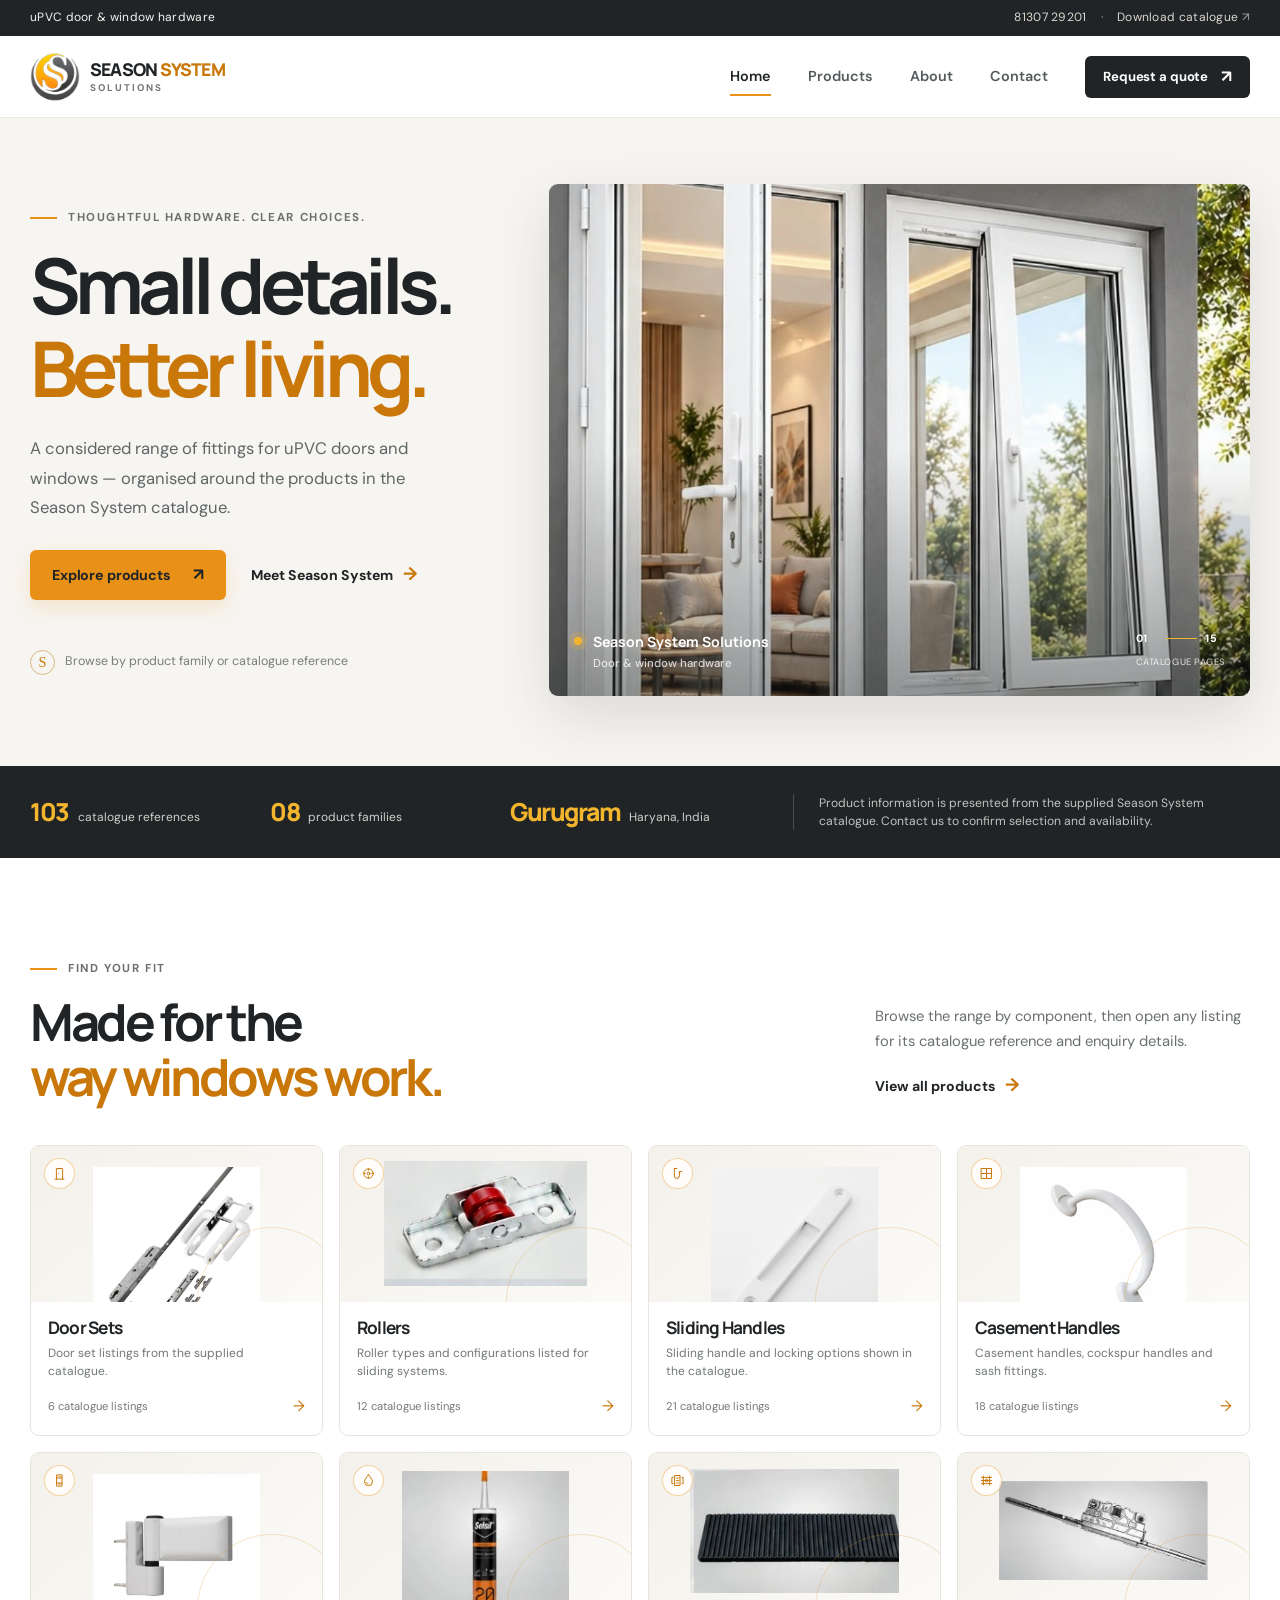
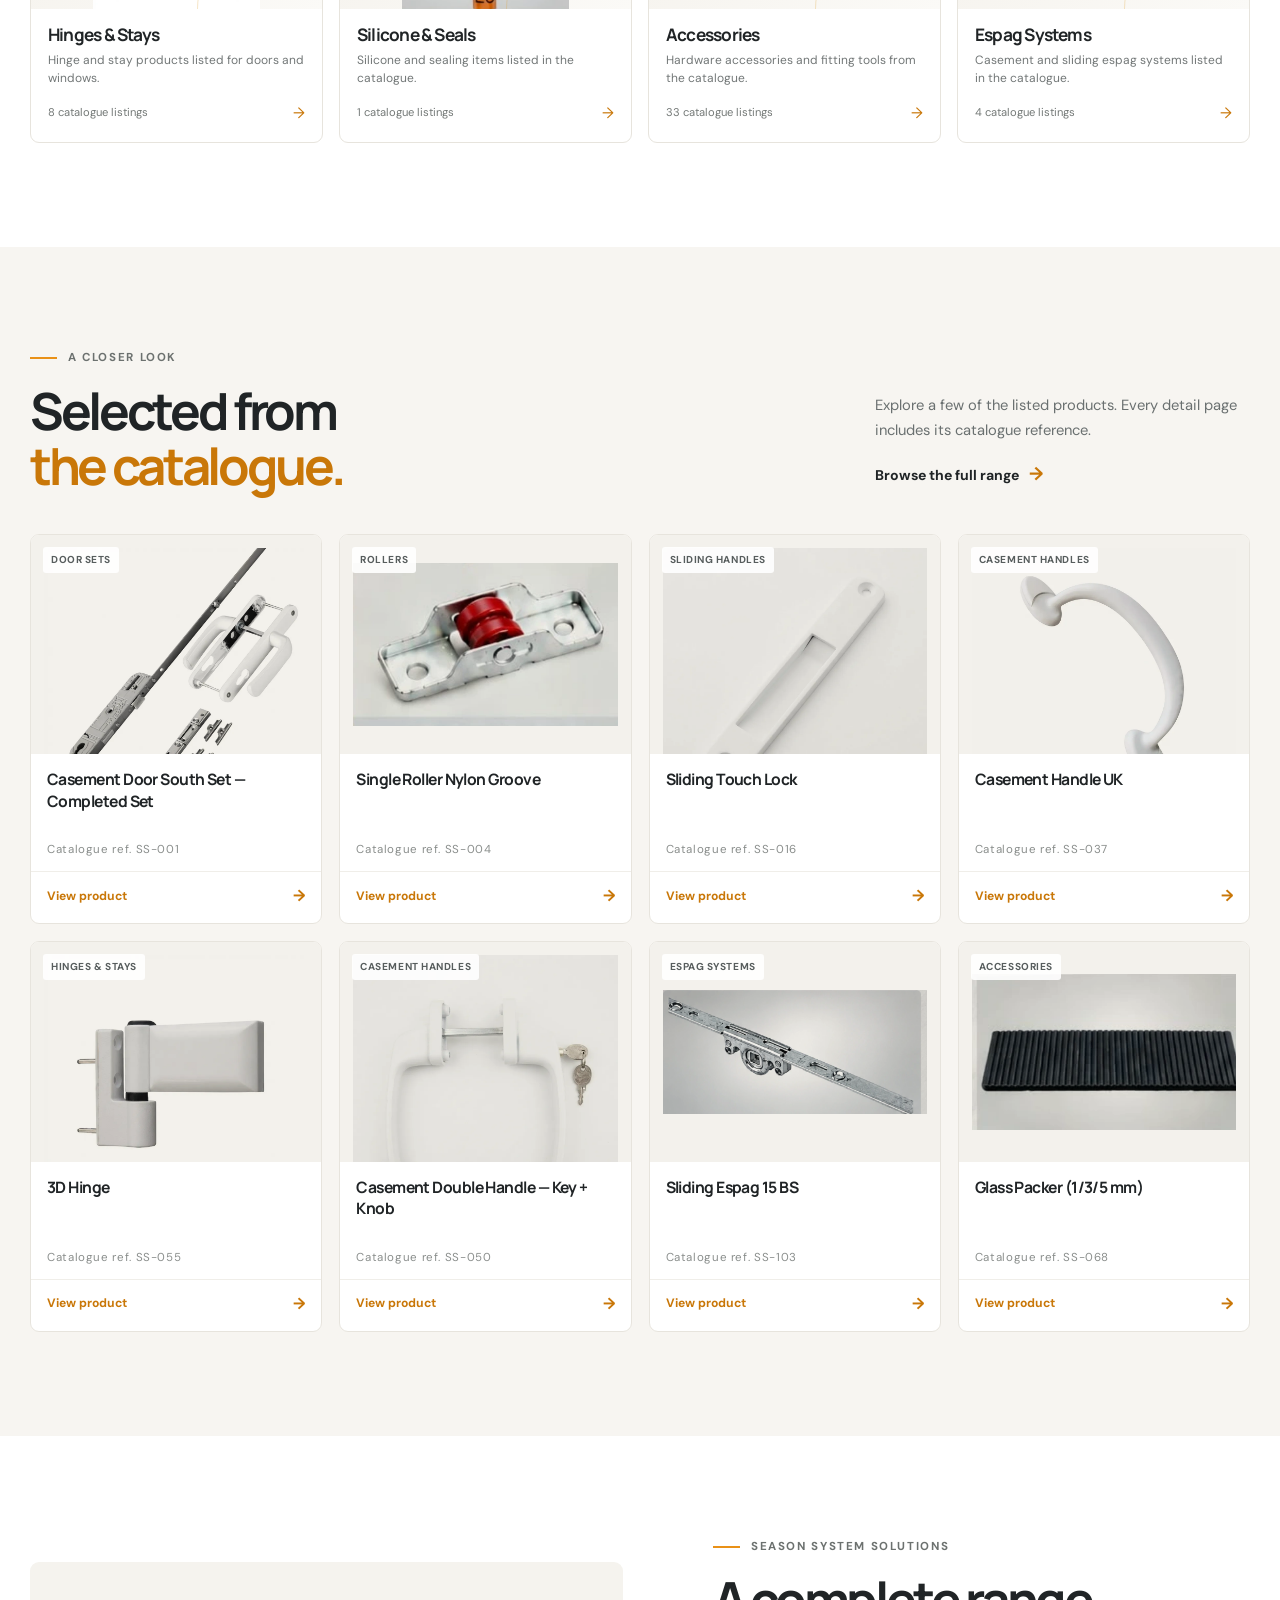
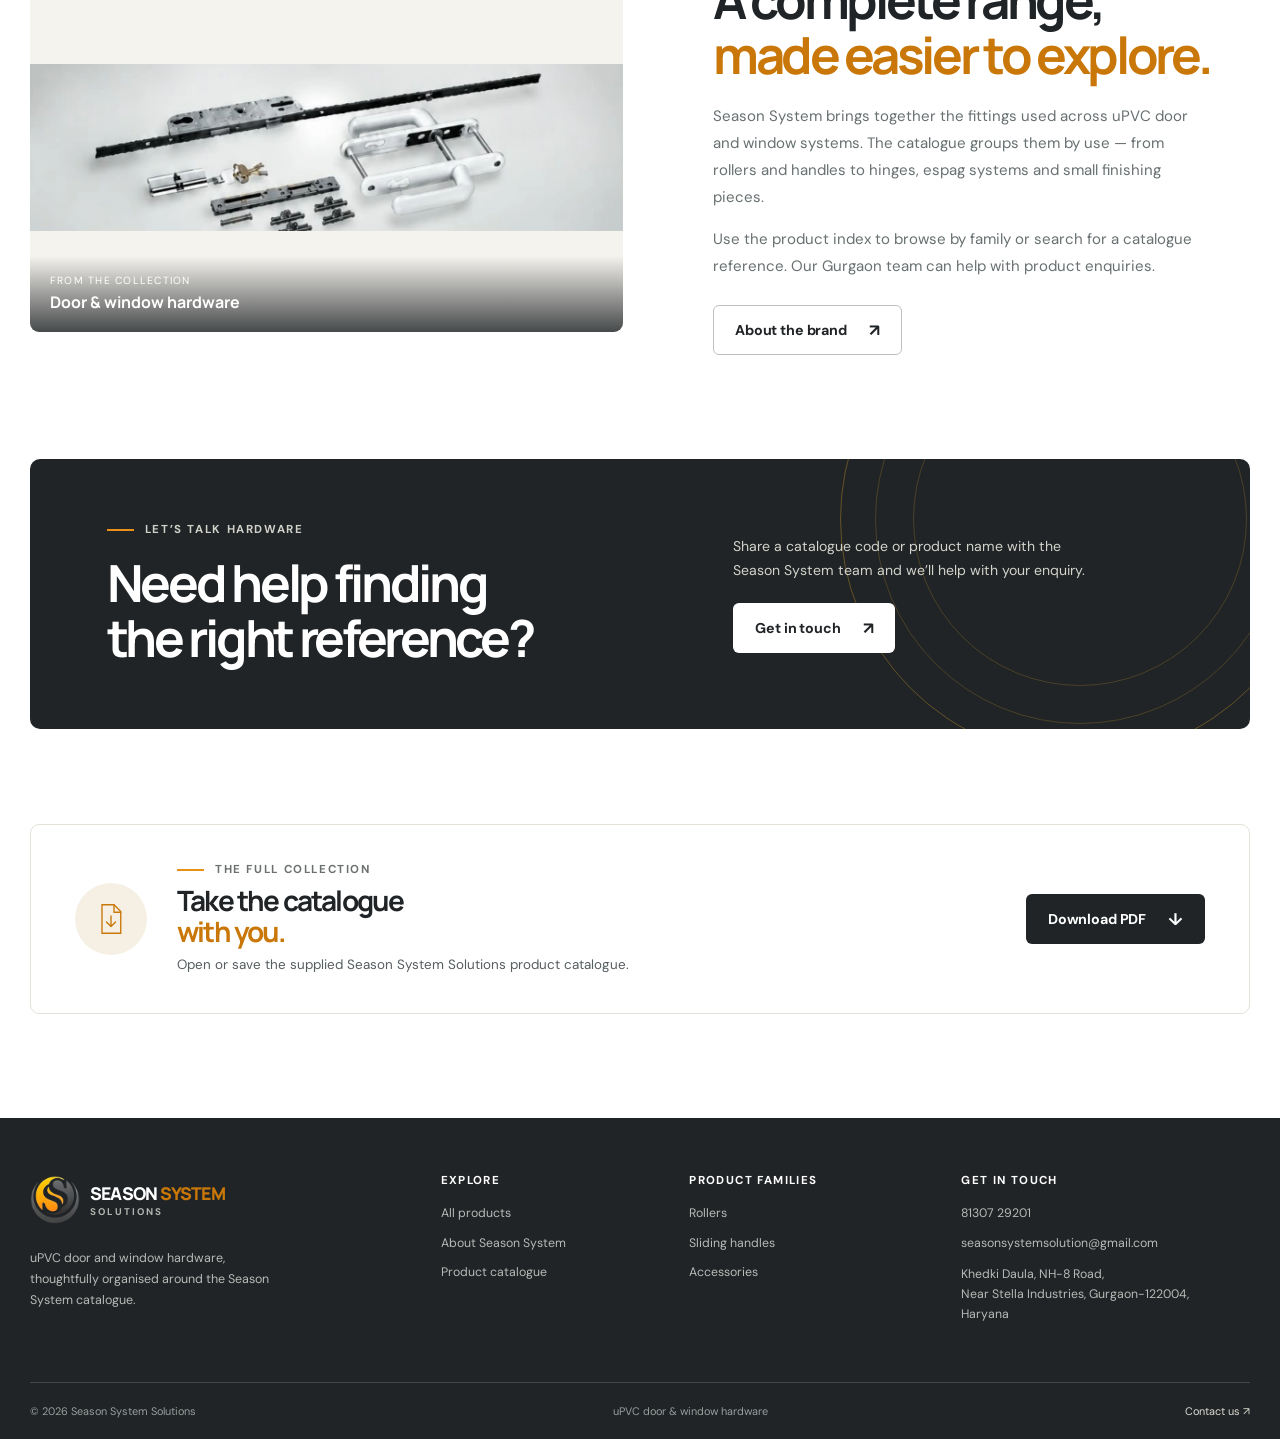
==== commit 72cdc666: "Redesign Season System website" ====
--- a/index.html
+++ b/index.html
@@ -1,233 +1,151 @@
-<!DOCTYPE html>
+<!doctype html>
 <html lang="en">
 <head>
-  <meta charset="UTF-8">
-  <meta name="viewport" content="width=device-width, initial-scale=1.0">
-  <meta name="description" content="Season System Solutions — Premium UPVC hardware fittings for doors and windows. Rollers, handles, hinges, espags, locks, and accessories with 10-year warranty.">
-  <meta name="keywords" content="UPVC hardware, door fittings, window hardware, sliding handles, casement handles, hinges, rollers, Season System Solutions">
-  <title>Season System Solutions — Premium UPVC Hardware</title>
+  <meta charset="utf-8">
+  <meta name="viewport" content="width=device-width, initial-scale=1">
+  <meta name="theme-color" content="#f7f5f1">
+  <meta name="description" content="Explore Season System Solutions’ catalogue of uPVC door and window hardware, from rollers and handles to hinges, espag systems and accessories.">
+  <meta property="og:title" content="Season System Solutions | uPVC Door & Window Hardware">
+  <meta property="og:description" content="A considered range of door and window hardware, organised from the Season System product catalogue.">
+  <meta property="og:image" content="images/hero-upvc-window.webp">
+  <title>Season System Solutions | uPVC Door &amp; Window Hardware</title>
+  <link rel="preconnect" href="https://fonts.googleapis.com">
+  <link rel="preconnect" href="https://fonts.gstatic.com" crossorigin>
+  <link href="https://fonts.googleapis.com/css2?family=DM+Sans:wght@400;500;600;700&family=Manrope:wght@400;500;600;700;800&display=swap" rel="stylesheet">
   <link rel="stylesheet" href="css/style.css">
+  <script src="js/products-data.js" defer></script>
+  <script src="js/main.js" defer></script>
 </head>
 <body>
-
-  <!-- Loader -->
-  <div class="page-loader" id="page-loader">
-    <div class="loader-spinner"></div>
+  <a class="skip-link" href="#main">Skip to content</a>
+  <div class="topbar">
+    <div class="container topbar-inner">
+      <span>uPVC door &amp; window hardware</span>
+      <div class="topbar-links">
+        <a href="tel:8130729201">81307 29201</a>
+        <span aria-hidden="true">·</span>
+        <a href="downloads/season-system-solutions-catalogue-web.pdf" download>Download catalogue <span aria-hidden="true">↗</span></a>
+      </div>
+    </div>
   </div>
-
-  <!-- Header -->
-  <header class="header" id="header">
-    <nav class="nav">
-      <a href="index.html" class="nav-logo">
-        <span>SEASON</span> <span class="logo-accent">SYSTEM</span>
+  <header class="site-header" id="site-header">
+    <div class="container nav-shell">
+      <a class="brand" href="index.html" aria-label="Season System Solutions home">
+        <img src="images/season-system-mark.png" alt="" width="50" height="50">
+        <span class="brand-copy"><strong>Season <i>System</i></strong><small>Solutions</small></span>
       </a>
-      <div class="nav-links">
-        <a href="index.html" class="active">Home</a>
+      <button class="menu-toggle" id="menu-toggle" aria-label="Open navigation" aria-expanded="false" aria-controls="primary-navigation">
+        <span></span><span></span>
+      </button>
+      <nav class="primary-nav" id="primary-navigation" aria-label="Primary navigation">
+        <a href="index.html" aria-current="page">Home</a>
         <a href="products.html">Products</a>
         <a href="about.html">About</a>
         <a href="contact.html">Contact</a>
-        <a href="contact.html" class="nav-cta">Get Quote</a>
-      </div>
-      <button class="menu-toggle" id="menu-toggle" aria-label="Toggle Menu">
-        <span></span><span></span><span></span>
-      </button>
-    </nav>
+        <a class="button button-small button-dark nav-quote" href="contact.html">Request a quote <span aria-hidden="true">↗</span></a>
+      </nav>
+    </div>
   </header>
 
-  <!-- Mobile Nav -->
-  <div class="mobile-nav-overlay" id="mobile-nav">
-    <a href="index.html" class="active">Home</a>
-    <a href="products.html">Products</a>
-    <a href="about.html">About</a>
-    <a href="contact.html">Contact</a>
-  </div>
-
-  <!-- Hero -->
-  <section class="hero">
-    <div class="container hero-content">
-      <div class="hero-text">
-        <div class="hero-badge">
-          <span></span> Trusted UPVC Hardware Partner
+  <main id="main">
+    <section class="hero section-top">
+      <div class="container hero-grid">
+        <div class="hero-copy reveal">
+          <p class="eyebrow"><span class="eyebrow-line"></span> Thoughtful hardware. Clear choices.</p>
+          <h1>Small details.<br><em>Better living.</em></h1>
+          <p class="hero-lede">A considered range of fittings for uPVC doors and windows — organised around the products in the Season System catalogue.</p>
+          <div class="hero-actions">
+            <a class="button button-orange" href="products.html">Explore products <span aria-hidden="true">↗</span></a>
+            <a class="text-link" href="about.html">Meet Season System <span aria-hidden="true">→</span></a>
+          </div>
+          <div class="hero-footnote"><span class="small-mark" aria-hidden="true">S</span><span>Browse by product family or catalogue reference</span></div>
         </div>
-        <h1 class="hero-title">Premium UPVC Hardware for Doors & Windows</h1>
-        <p class="hero-subtitle">Season System Solutions delivers internationally certified hardware fittings — rollers, handles, hinges, locks, and accessories — with a 10‑year warranty and uncompromising quality.</p>
-        <div class="hero-actions">
-          <a href="products.html" class="btn btn-primary">Explore Catalog →</a>
-          <a href="about.html" class="btn btn-secondary">Our Story</a>
+        <div class="hero-visual reveal reveal-delay-1">
+          <img src="images/hero-upvc-window.webp" alt="Bright interior with uPVC windows and a glazed door" width="1013" height="805" fetchpriority="high">
+          <div class="hero-photo-note"><span class="note-dot"></span><span>Season System Solutions<br><small>Door &amp; window hardware</small></span></div>
+          <div class="hero-index"><span>01</span><span class="index-rule"></span><span>15</span><small>Catalogue pages</small></div>
         </div>
       </div>
-      <div class="hero-visual">
-        <div class="hero-visual-card" style="width:220px;">
-          <div style="font-size:2.5rem;margin-bottom:8px;">🔒</div>
-          <div style="font-weight:700;font-size:0.95rem;margin-bottom:4px;">Sliding Systems</div>
-          <div style="font-size:0.82rem;color:var(--text-secondary);">22 handle & lock variants</div>
+    </section>
+
+    <section class="facts-band" aria-label="Catalogue overview">
+      <div class="container facts-grid">
+        <div class="fact"><span class="fact-number" data-count="103">103</span><span class="fact-label">catalogue references</span></div>
+        <div class="fact"><span class="fact-number" data-count="8">08</span><span class="fact-label">product families</span></div>
+        <div class="fact"><span class="fact-number">Gurugram</span><span class="fact-label">Haryana, India</span></div>
+        <p class="fact-note">Product information is presented from the supplied Season System catalogue. Contact us to confirm selection and availability.</p>
+      </div>
+    </section>
+
+    <section class="section category-section" id="categories">
+      <div class="container">
+        <div class="section-heading reveal">
+          <div>
+            <p class="eyebrow"><span class="eyebrow-line"></span> Find your fit</p>
+            <h2>Made for the<br><em>way windows work.</em></h2>
+          </div>
+          <div class="section-heading-side"><p>Browse the range by component, then open any listing for its catalogue reference and enquiry details.</p><a class="text-link" href="products.html">View all products <span aria-hidden="true">→</span></a></div>
         </div>
-        <div class="hero-visual-card" style="width:200px;">
-          <div style="font-size:2.5rem;margin-bottom:8px;">🪟</div>
-          <div style="font-weight:700;font-size:0.95rem;margin-bottom:4px;">Casement Range</div>
-          <div style="font-size:0.82rem;color:var(--text-secondary);">18 handle types</div>
+        <div class="category-grid" id="category-grid" aria-live="polite"></div>
+      </div>
+    </section>
+
+    <section class="section featured-section">
+      <div class="container">
+        <div class="section-heading reveal">
+          <div><p class="eyebrow"><span class="eyebrow-line"></span> A closer look</p><h2>Selected from<br><em>the catalogue.</em></h2></div>
+          <div class="section-heading-side"><p>Explore a few of the listed products. Every detail page includes its catalogue reference.</p><a class="text-link" href="products.html">Browse the full range <span aria-hidden="true">→</span></a></div>
         </div>
-        <div class="hero-visual-card" style="width:210px;">
-          <div style="font-size:2.5rem;margin-bottom:8px;">🔩</div>
-          <div style="font-weight:700;font-size:0.95rem;margin-bottom:4px;">Hinges & More</div>
-          <div style="font-size:0.82rem;color:var(--text-secondary);">12 hinge configurations</div>
+        <div class="product-grid featured-grid" id="featured-products"></div>
+      </div>
+    </section>
+
+    <section class="story-section section">
+      <div class="container story-grid">
+        <div class="story-photo reveal">
+          <img src="images/catalog/casement-door-set-complete.webp" alt="A set of door and window hardware from the Season System catalogue" width="1280" height="360" loading="lazy">
+          <div class="story-photo-label"><span>From the collection</span><strong>Door &amp; window hardware</strong></div>
+        </div>
+        <div class="story-copy reveal reveal-delay-1">
+          <p class="eyebrow"><span class="eyebrow-line"></span> Season System Solutions</p>
+          <h2>A complete range,<br><em>made easier to explore.</em></h2>
+          <p>Season System brings together the fittings used across uPVC door and window systems. The catalogue groups them by use — from rollers and handles to hinges, espag systems and small finishing pieces.</p>
+          <p>Use the product index to browse by family or search for a catalogue reference. Our Gurgaon team can help with product enquiries.</p>
+          <a class="button button-outline" href="about.html">About the brand <span aria-hidden="true">↗</span></a>
         </div>
       </div>
-    </div>
-  </section>
+    </section>
 
-  <!-- Stats -->
-  <section class="section" style="padding:0;">
-    <div class="container">
-      <div class="stats-bar animate-in">
-        <div class="stat-item">
-          <div class="stat-number">67+</div>
-          <div class="stat-label">Products</div>
-        </div>
-        <div class="stat-item">
-          <div class="stat-number">10</div>
-          <div class="stat-label">Categories</div>
-        </div>
-        <div class="stat-item">
-          <div class="stat-number">10yr</div>
-          <div class="stat-label">Warranty</div>
-        </div>
-        <div class="stat-item">
-          <div class="stat-number">100%</div>
-          <div class="stat-label">Quality Certified</div>
+    <section class="contact-banner-section">
+      <div class="container">
+        <div class="contact-banner reveal">
+          <div><p class="eyebrow eyebrow-light"><span class="eyebrow-line"></span> Let’s talk hardware</p><h2>Need help finding<br>the right reference?</h2></div>
+          <div class="contact-banner-side"><p>Share a catalogue code or product name with the Season System team and we’ll help with your enquiry.</p><a class="button button-light" href="contact.html">Get in touch <span aria-hidden="true">↗</span></a></div>
+          <span class="banner-orbit" aria-hidden="true"></span>
         </div>
       </div>
+    </section>
+
+    <section class="download-section section">
+      <div class="container download-card reveal">
+        <div class="download-icon" aria-hidden="true"><svg viewBox="0 0 48 48" fill="none"><path d="M12 5h16l9 9v29H12z" stroke="currentColor" stroke-width="1.8"/><path d="M28 5v10h9M24 20v14m0 0-6-6m6 6 6-6" stroke="currentColor" stroke-width="1.8" stroke-linecap="round" stroke-linejoin="round"/></svg></div>
+        <div class="download-copy"><p class="eyebrow"><span class="eyebrow-line"></span> The full collection</p><h2>Take the catalogue<br><em>with you.</em></h2><p>Open or save the supplied Season System Solutions product catalogue.</p></div>
+        <a class="button button-dark" href="downloads/season-system-solutions-catalogue-web.pdf" download>Download PDF <span aria-hidden="true">↓</span></a>
+      </div>
+    </section>
+  </main>
+
+  <footer class="site-footer">
+    <div class="container footer-main">
+      <div class="footer-brand-block">
+        <a class="brand brand-footer" href="index.html" aria-label="Season System Solutions home"><img src="images/season-system-mark.png" alt="" width="48" height="48"><span class="brand-copy"><strong>Season <i>System</i></strong><small>Solutions</small></span></a>
+        <p>uPVC door and window hardware, thoughtfully organised around the Season System catalogue.</p>
+      </div>
+      <div class="footer-column"><h2>Explore</h2><a href="products.html">All products</a><a href="about.html">About Season System</a><a href="downloads/season-system-solutions-catalogue-web.pdf" download>Product catalogue</a></div>
+      <div class="footer-column"><h2>Product families</h2><a href="products.html?category=Rollers">Rollers</a><a href="products.html?category=Sliding%20Handles">Sliding handles</a><a href="products.html?category=Accessories">Accessories</a></div>
+      <div class="footer-column footer-contact"><h2>Get in touch</h2><a href="tel:8130729201">81307 29201</a><a href="mailto:seasonsystemsolution@gmail.com">seasonsystemsolution@gmail.com</a><p>Khedki Daula, NH-8 Road,<br>Near Stella Industries, Gurgaon-122004,<br>Haryana</p></div>
     </div>
-  </section>
-
-  <!-- Featured Products -->
-  <section class="section">
-    <div class="container">
-      <div class="section-header animate-in">
-        <span class="section-label">Featured Products</span>
-        <h2 class="section-title">Top Picks from Our Catalog</h2>
-        <p class="section-desc">Explore our best-selling UPVC hardware fittings — each engineered for dimensional accuracy, durability, and a seamless finish.</p>
-      </div>
-      <div class="product-grid animate-in" id="featured-products"></div>
-      <div style="text-align:center;margin-top:40px;" class="animate-in">
-        <a href="products.html" class="btn btn-primary">View All Products →</a>
-      </div>
-    </div>
-  </section>
-
-  <!-- Categories -->
-  <section class="section" style="background:var(--bg-surface);">
-    <div class="container">
-      <div class="section-header animate-in">
-        <span class="section-label">Product Categories</span>
-        <h2 class="section-title">Browse by Category</h2>
-        <p class="section-desc">From sliding handles to espagnolette bolts — find the right UPVC hardware for every door and window application.</p>
-      </div>
-      <div class="category-grid animate-in" id="category-grid"></div>
-    </div>
-  </section>
-
-  <!-- Value Propositions -->
-  <section class="section">
-    <div class="container">
-      <div class="section-header animate-in">
-        <span class="section-label">Why Season System Solutions</span>
-        <h2 class="section-title">Built for Quality, Backed by Trust</h2>
-      </div>
-      <div class="value-grid animate-in">
-        <div class="value-card">
-          <div class="value-icon">🛡️</div>
-          <h3>10-Year Warranty</h3>
-          <p>Every product backed by a 10-year warranty against manufacturing defects for total peace of mind.</p>
-        </div>
-        <div class="value-card">
-          <div class="value-icon">🌍</div>
-          <h3>International Standards</h3>
-          <p>All fittings meet international quality benchmarks with dimensional accuracy and precision engineering.</p>
-        </div>
-        <div class="value-card">
-          <div class="value-icon">🏆</div>
-          <h3>Industry Approved</h3>
-          <p>Recognized by industry professionals as a trusted hardware solutions provider for luxury living.</p>
-        </div>
-        <div class="value-card">
-          <div class="value-icon">📐</div>
-          <h3>Precision Engineered</h3>
-          <p>Compact design with seamless finish — engineered for UPVC profiles with exact dimensional accuracy.</p>
-        </div>
-      </div>
-    </div>
-  </section>
-
-  <!-- CTA -->
-  <section class="section cta-section">
-    <div class="container">
-      <div class="cta-content animate-in">
-        <h2>Ready to Upgrade Your UPVC Hardware?</h2>
-        <p>Get in touch with our team for product inquiries, bulk orders, or to request a custom quote for your project.</p>
-        <div class="cta-actions">
-          <a href="contact.html" class="btn btn-primary">Request a Quote</a>
-          <a href="products.html" class="btn btn-secondary">Browse Catalog</a>
-        </div>
-      </div>
-    </div>
-  </section>
-
-  <!-- Download Catalog -->
-  <section class="section">
-    <div class="container">
-      <div class="section-header animate-in">
-        <span class="section-label">Download</span>
-        <h2 class="section-title">Get Our Full Catalog</h2>
-      </div>
-      <div class="download-card animate-in">
-        <div class="download-icon">📄</div>
-        <div class="download-info">
-          <h3>Season System Solutions — Product Catalog</h3>
-          <p>Download the complete PDF catalog with all products, specifications, and imagery.</p>
-          <a href="images/page1_img1.jpeg" class="btn btn-primary btn-sm" download>Download Catalog PDF</a>
-        </div>
-      </div>
-    </div>
-  </section>
-
-  <!-- Footer -->
-  <footer class="footer">
-    <div class="container">
-      <div class="footer-grid">
-        <div class="footer-brand">
-          <h3>SEASON <span class="logo-accent">SYSTEM</span></h3>
-          <p>An established brand approved by industry professionals, providing the finest quality UPVC hardware products and services across the Indian subcontinent.</p>
-        </div>
-        <div class="footer-col">
-          <h4>Quick Links</h4>
-          <a href="index.html">Home</a>
-          <a href="products.html">Products</a>
-          <a href="about.html">About Us</a>
-          <a href="contact.html">Contact</a>
-        </div>
-        <div class="footer-col">
-          <h4>Top Categories</h4>
-          <a href="products.html?category=Sliding+Handles">Sliding Handles</a>
-          <a href="products.html?category=Casement+Handles">Casement Handles</a>
-          <a href="products.html?category=Hinges">Hinges</a>
-          <a href="products.html?category=Rollers">Rollers</a>
-          <a href="products.html?category=Accessories">Accessories</a>
-        </div>
-        <div class="footer-col">
-          <h4>Contact</h4>
-          <a href="tel:8130729201">📞 8130729201</a>
-          <a href="mailto:seasonsystemsolution@gmail.com">📧 Email Us</a>
-          <a>📍 Gurgaon, Haryana</a>
-        </div>
-      </div>
-      <div class="footer-bottom">
-        <span>&copy; 2026 Season System Solutions. All rights reserved.</span>
-        <span>Premium UPVC Hardware Solutions</span>
-      </div>
-    </div>
+    <div class="container footer-bottom"><span>© <span data-year>2026</span> Season System Solutions</span><span>uPVC door &amp; window hardware</span><a href="contact.html">Contact us <span aria-hidden="true">↗</span></a></div>
   </footer>
-
-  <script src="js/main.js"></script>
 </body>
 </html>
--- a/css/style.css
+++ b/css/style.css
@@ -1,1631 +1,508 @@
-@import url('https://fonts.googleapis.com/css2?family=Inter:wght@300;400;500;600;700;800;900&family=Outfit:wght@400;500;600;700;800&display=swap');
-
 :root {
-  --primary: #0ea5e9;
-  --primary-dark: #0284c7;
-  --primary-light: #38bdf8;
-  --primary-glow: rgba(14, 165, 233, 0.25);
-  --accent: #f59e0b;
-  --accent-dark: #d97706;
-  --accent-light: #fbbf24;
-  --bg-dark: #0a0f1a;
-  --bg-card: #111827;
-  --bg-card-hover: #1e293b;
-  --bg-surface: #0f172a;
-  --bg-glass: rgba(15, 23, 42, 0.7);
-  --text-primary: #f1f5f9;
-  --text-secondary: #94a3b8;
-  --text-muted: #64748b;
-  --border: rgba(148, 163, 184, 0.1);
-  --border-hover: rgba(14, 165, 233, 0.3);
-  --success: #10b981;
-  --danger: #ef4444;
-  --gradient-primary: linear-gradient(135deg, #0ea5e9, #6366f1);
-  --gradient-accent: linear-gradient(135deg, #f59e0b, #ef4444);
-  --gradient-hero: linear-gradient(135deg, #0a0f1a 0%, #1e293b 50%, #0f172a 100%);
-  --shadow-sm: 0 1px 3px rgba(0, 0, 0, 0.3);
-  --shadow-md: 0 4px 20px rgba(0, 0, 0, 0.4);
-  --shadow-lg: 0 10px 40px rgba(0, 0, 0, 0.5);
-  --shadow-glow: 0 0 30px var(--primary-glow);
-  --radius-sm: 8px;
-  --radius-md: 12px;
-  --radius-lg: 20px;
-  --radius-xl: 28px;
-  --transition: all 0.3s cubic-bezier(0.4, 0, 0.2, 1);
-  --transition-slow: all 0.5s cubic-bezier(0.4, 0, 0.2, 1);
-  --max-width: 1280px;
-  --header-height: 72px;
+  color-scheme: light;
+  --ink: #292d2f;
+  --ink-deep: #202426;
+  --ink-soft: #555d60;
+  --muted: #737a7c;
+  --paper: #f7f5f1;
+  --paper-deep: #f0ede7;
+  --surface: #fff;
+  --line: #e5e1d9;
+  --orange: #e99117;
+  --orange-deep: #c97708;
+  --amber: #f3b52d;
+  --sage: #777b70;
+  --shadow-sm: 0 7px 20px rgba(36, 37, 35, .055);
+  --shadow-lg: 0 20px 55px rgba(36, 37, 35, .13);
+  --radius: 14px;
+  --container: 1220px;
+  --ease: cubic-bezier(.2,.65,.25,1);
 }
 
-*,
-*::before,
-*::after {
-  margin: 0;
-  padding: 0;
-  box-sizing: border-box;
+*, *::before, *::after { box-sizing: border-box; }
+html { scroll-behavior: smooth; scroll-padding-top: 96px; }
+body { margin: 0; background: var(--surface); color: var(--ink); font-family: "DM Sans", Arial, sans-serif; font-size: 16px; line-height: 1.6; -webkit-font-smoothing: antialiased; }
+body, button, input, textarea { font-family: "DM Sans", Arial, sans-serif; }
+img { display: block; max-width: 100%; }
+a { color: inherit; text-decoration: none; }
+button, input, textarea { color: inherit; }
+button { cursor: pointer; }
+::selection { background: #f5d89c; color: var(--ink-deep); }
+h1, h2, h3, p { margin-top: 0; }
+h1, h2, h3 { color: var(--ink-deep); font-family: "Manrope", "DM Sans", sans-serif; letter-spacing: -.045em; line-height: 1.08; }
+h1 em, h2 em { color: var(--orange-deep); font-style: normal; }
+p { color: var(--ink-soft); }
+.container { width: min(var(--container), calc(100% - 56px)); margin-inline: auto; }
+.sr-only { position: absolute; width: 1px; height: 1px; padding: 0; margin: -1px; overflow: hidden; clip: rect(0,0,0,0); white-space: nowrap; border: 0; }
+.skip-link { position: fixed; z-index: 2000; top: 10px; left: 10px; padding: 10px 15px; background: var(--ink-deep); color: white; border-radius: 8px; transform: translateY(-160%); }
+.skip-link:focus { transform: translateY(0); }
+:focus-visible { outline: 3px solid var(--orange); outline-offset: 3px; }
+
+.topbar { background: var(--ink-deep); color: #f7f5f1; font-size: .75rem; letter-spacing: .025em; }
+.topbar-inner, .topbar-links { min-height: 36px; display: flex; align-items: center; }
+.topbar-inner { justify-content: space-between; gap: 20px; }
+.topbar-links { gap: 14px; color: #ddd8d0; }
+.topbar a:hover { color: var(--amber); }
+.topbar-links span[aria-hidden="true"] { color: #a7a39c; }
+
+.site-header { position: sticky; z-index: 1000; top: 0; height: 82px; background: rgba(255,255,255,.95); border-bottom: 1px solid rgba(229,225,217,.75); backdrop-filter: blur(14px); transition: box-shadow .25s var(--ease), background .25s var(--ease); }
+.site-header.is-scrolled { box-shadow: 0 8px 28px rgba(25,28,29,.075); background: rgba(255,255,255,.98); }
+.nav-shell { height: 100%; display: flex; align-items: center; justify-content: space-between; gap: 28px; }
+.brand { display: inline-flex; align-items: center; gap: 10px; flex: 0 0 auto; }
+.brand img { width: 50px; height: 50px; object-fit: contain; }
+.brand-copy { display: flex; flex-direction: column; line-height: 1.05; }
+.brand-copy strong { color: var(--ink-deep); font-family: "Manrope", sans-serif; font-size: 1.1rem; font-weight: 800; letter-spacing: -.045em; text-transform: uppercase; }
+.brand-copy i { color: var(--orange-deep); font-style: normal; }
+.brand-copy small { margin-top: 4px; color: #737577; font-size: .61rem; font-weight: 700; letter-spacing: .2em; text-transform: uppercase; }
+.primary-nav { display: flex; align-items: center; gap: clamp(18px, 3vw, 37px); }
+.primary-nav > a:not(.button) { position: relative; padding: 9px 0; color: #54595b; font-size: .9rem; font-weight: 600; transition: color .2s ease; }
+.primary-nav > a:not(.button):hover, .primary-nav > a[aria-current="page"] { color: var(--ink-deep); }
+.primary-nav > a[aria-current="page"]::after { position: absolute; right: 0; bottom: 1px; left: 0; height: 2px; background: var(--orange); content: ""; }
+.menu-toggle { display: none; width: 44px; height: 44px; padding: 12px; align-items: center; justify-content: center; flex-direction: column; gap: 6px; border: 1px solid var(--line); border-radius: 50%; background: white; }
+.menu-toggle span { width: 18px; height: 1.5px; background: var(--ink); transition: transform .2s ease; }
+.menu-toggle[aria-expanded="true"] span:first-child { transform: translateY(3.75px) rotate(45deg); }
+.menu-toggle[aria-expanded="true"] span:last-child { transform: translateY(-3.75px) rotate(-45deg); }
+
+.button { display: inline-flex; min-height: 50px; padding: 0 21px; align-items: center; justify-content: center; gap: 22px; border: 1px solid transparent; border-radius: 6px; font-size: .89rem; font-weight: 700; letter-spacing: -.01em; line-height: 1; transition: transform .2s var(--ease), background .2s ease, color .2s ease, border-color .2s ease, box-shadow .2s ease; }
+.button:hover { transform: translateY(-2px); }
+.button span[aria-hidden="true"] { font-size: 1.05rem; transition: transform .2s ease; }
+.button:hover span[aria-hidden="true"] { transform: translate(2px,-1px); }
+.button-small { min-height: 42px; padding: 0 17px; gap: 13px; font-size: .82rem; }
+.button-orange { background: var(--orange); color: #202426; box-shadow: 0 8px 20px rgba(233,145,23,.17); }
+.button-orange:hover { background: #f2a128; box-shadow: 0 11px 26px rgba(233,145,23,.25); }
+.button-dark { background: var(--ink-deep); color: white; }
+.button-dark:hover { background: #343a3c; }
+.button-outline { border-color: #bfc0bc; background: transparent; color: var(--ink-deep); }
+.button-outline:hover { border-color: var(--ink-deep); background: #fff; }
+.button-light { background: #fff; color: var(--ink-deep); }
+.button-light:hover { background: #f5d89c; }
+.text-link { display: inline-flex; align-items: center; gap: 10px; color: var(--ink-deep); font-size: .88rem; font-weight: 700; transition: color .2s ease; }
+.text-link span { color: var(--orange-deep); font-size: 1.15rem; transition: transform .2s var(--ease); }
+.text-link:hover { color: var(--orange-deep); }
+.text-link:hover span { transform: translateX(4px); }
+
+.section { padding: 104px 0; }
+.section-top { padding: 66px 0 70px; }
+.eyebrow { display: flex; align-items: center; gap: 11px; margin-bottom: 18px; color: #6c716f; font-size: .72rem; font-weight: 700; letter-spacing: .14em; line-height: 1.25; text-transform: uppercase; }
+.eyebrow-line { display: inline-block; width: 27px; height: 2px; flex: 0 0 auto; background: var(--orange); }
+.hero { overflow: hidden; background: var(--paper); }
+.hero-grid { display: grid; grid-template-columns: minmax(300px,.76fr) minmax(480px,1.24fr); align-items: center; gap: clamp(40px, 7vw, 100px); }
+.hero-copy { padding: 24px 0 18px; }
+.hero h1 { max-width: 630px; margin-bottom: 25px; font-size: clamp(3.2rem, 6vw, 5.45rem); font-weight: 700; letter-spacing: -.075em; }
+.hero h1 em { display: inline-block; }
+.hero-lede { max-width: 465px; margin-bottom: 28px; color: #5f6667; font-size: 1.04rem; line-height: 1.75; }
+.hero-actions { display: flex; align-items: center; flex-wrap: wrap; gap: 25px; }
+.hero-footnote { display: flex; align-items: center; gap: 10px; margin-top: 50px; color: #797d7b; font-size: .78rem; }
+.small-mark { display: grid; width: 25px; height: 25px; place-items: center; border: 1px solid #d8ba7e; border-radius: 50%; color: var(--orange-deep); font-family: Georgia,serif; font-size: .9rem; }
+.hero-visual { position: relative; min-height: 445px; height: min(40vw, 530px); overflow: hidden; border-radius: 9px; background: #e8e5de; box-shadow: var(--shadow-lg); }
+.hero-visual::after { position: absolute; inset: 52% 0 0; background: linear-gradient(180deg, transparent, rgba(27,31,32,.42)); content: ""; pointer-events: none; }
+.hero-visual > img { width: 100%; height: 100%; object-fit: cover; object-position: center; }
+.hero-photo-note { position: absolute; z-index: 1; bottom: 24px; left: 25px; display: flex; align-items: flex-start; gap: 11px; color: white; font-family: "Manrope",sans-serif; font-size: .88rem; font-weight: 700; line-height: 1.4; }
+.hero-photo-note small { color: rgba(255,255,255,.76); font-family: "DM Sans",sans-serif; font-size: .72rem; font-weight: 500; }
+.note-dot, .location-dot { width: 8px; height: 8px; margin-top: 5px; flex: 0 0 auto; border-radius: 50%; background: var(--amber); box-shadow: 0 0 0 5px rgba(243,181,45,.2); }
+.hero-index { position: absolute; z-index: 1; right: 24px; bottom: 26px; display: grid; grid-template-columns: auto 32px auto; align-items: center; gap: 8px; color: #fff; font-size: .67rem; font-weight: 700; letter-spacing: .08em; }
+.hero-index small { grid-column: 1 / -1; color: rgba(255,255,255,.72); font-size: .58rem; font-weight: 500; letter-spacing: .06em; text-align: right; text-transform: uppercase; }
+.index-rule { height: 1px; background: var(--amber); }
+
+.facts-band { padding: 26px 0; background: var(--ink-deep); color: white; }
+.facts-grid { display: grid; grid-template-columns: .75fr .75fr .9fr 1.6fr; align-items: center; gap: 26px; }
+.fact { display: flex; align-items: baseline; gap: 9px; }
+.fact-number { color: var(--amber); font-family: "Manrope",sans-serif; font-size: 1.55rem; font-weight: 800; letter-spacing: -.06em; white-space: nowrap; }
+.fact-label { color: #d2d1cb; font-size: .75rem; line-height: 1.3; }
+.fact-note { margin: 0; padding-left: 25px; border-left: 1px solid #4a4d4b; color: #c2c3c0; font-size: .76rem; line-height: 1.5; }
+
+.category-section { background: #fff; }
+.section-heading { display: flex; align-items: end; justify-content: space-between; gap: 40px; margin-bottom: 40px; }
+.section-heading h2, .story-copy h2, .download-copy h2, .about-cta h2 { margin: 0; font-size: clamp(2.25rem, 4vw, 3.45rem); font-weight: 700; letter-spacing: -.065em; }
+.section-heading-side { max-width: 375px; padding-bottom: 4px; }
+.section-heading-side p { margin-bottom: 17px; color: #6a7070; font-size: .92rem; line-height: 1.7; }
+.category-grid { display: grid; grid-template-columns: repeat(4,minmax(0,1fr)); gap: 16px; }
+.category-card { position: relative; min-width: 0; overflow: hidden; border: 1px solid #e7e4dd; border-radius: 9px; background: white; transition: transform .3s var(--ease),box-shadow .3s var(--ease),border-color .3s ease; }
+.category-card:hover { transform: translateY(-5px); border-color: #d6c6a6; box-shadow: var(--shadow-lg); }
+.category-visual { position: relative; display: grid; height: 156px; place-items: center; overflow: hidden; background: linear-gradient(140deg,#f4f1eb,#fbfaf7); }
+.category-visual::before { position: absolute; width: 150px; height: 150px; right: -25px; bottom: -75px; border: 1px solid rgba(218,153,42,.26); border-radius: 50%; content: ""; }
+.category-visual img { width: 72%; height: 80%; object-fit: contain; transition: transform .4s var(--ease); }
+.category-card:hover .category-visual img { transform: scale(1.06); }
+.category-icon { position: absolute; top: 12px; left: 13px; display: grid; width: 31px; height: 31px; place-items: center; border: 1px solid rgba(231,145,23,.4); border-radius: 50%; background: rgba(255,255,255,.84); color: var(--orange-deep); }
+.category-icon svg { width: 15px; height: 15px; fill: none; stroke: currentColor; stroke-linecap: round; stroke-linejoin: round; stroke-width: 1.6; }
+.category-body { min-height: 118px; padding: 17px 17px 16px; }
+.category-body h3 { margin: 0 0 7px; font-size: 1.08rem; font-weight: 700; }
+.category-body p { min-height: 38px; margin: 0 0 12px; color: #727777; font-size: .75rem; line-height: 1.5; }
+.category-bottom { display: flex; align-items: center; justify-content: space-between; color: #747977; font-size: .7rem; }
+.category-bottom span:last-child { color: var(--orange-deep); font-size: .95rem; transition: transform .2s ease; }
+.category-card:hover .category-bottom span:last-child { transform: translateX(3px); }
+
+.featured-section { background: var(--paper); }
+.product-grid { display: grid; grid-template-columns: repeat(4,minmax(0,1fr)); gap: 17px; }
+.product-grid[hidden] { display: none; }
+.product-card { display: flex; min-width: 0; flex-direction: column; overflow: hidden; border: 1px solid #e7e4dd; border-radius: 9px; background: white; transition: transform .28s var(--ease),box-shadow .28s var(--ease),border-color .28s ease; }
+.product-card:hover { transform: translateY(-5px); border-color: #d6c6a6; box-shadow: var(--shadow-lg); }
+.product-card-image { position: relative; display: grid; aspect-ratio: 1.32; overflow: hidden; place-items: center; background: #f3f1ec; }
+.product-card-image img { width: 100%; height: 100%; padding: 13px; object-fit: contain; mix-blend-mode: multiply; transition: transform .42s var(--ease); }
+.product-card:hover .product-card-image img { transform: scale(1.055); }
+.product-card-category { position: absolute; top: 12px; left: 12px; padding: 5px 8px; border-radius: 3px; background: rgba(255,255,255,.9); color: #575d5d; font-size: .63rem; font-weight: 700; letter-spacing: .055em; text-transform: uppercase; }
+.product-card-body { display: flex; min-height: 117px; padding: 15px 16px 12px; flex: 1; flex-direction: column; }
+.product-card-title { margin: 0 0 9px; font-size: .98rem; font-weight: 700; letter-spacing: -.035em; line-height: 1.35; }
+.product-card-reference { margin: auto 0 0; color: #8a8e8c; font-size: .72rem; letter-spacing: .055em; }
+.product-card-footer { display: flex; align-items: center; justify-content: space-between; padding: 11px 16px 14px; border-top: 1px solid #f0eee9; color: var(--orange-deep); font-size: .76rem; font-weight: 700; }
+.product-card-footer span:last-child { font-size: 1rem; transition: transform .2s ease; }
+.product-card:hover .product-card-footer span:last-child { transform: translateX(3px); }
+
+.story-section { background: white; }
+.story-grid { display: grid; grid-template-columns: 1.05fr .95fr; align-items: center; gap: clamp(45px,7vw,100px); }
+.story-photo { position: relative; min-height: 370px; display: grid; overflow: hidden; place-items: center; border-radius: 9px; background: #f5f3ee; }
+.story-photo img { width: 100%; height: 100%; max-height: 440px; object-fit: contain; }
+.story-photo-label { position: absolute; right: 0; bottom: 0; left: 0; display: flex; padding: 17px 20px; flex-direction: column; background: linear-gradient(transparent,rgba(32,36,38,.82)); color: white; }
+.story-photo-label span { font-size: .65rem; letter-spacing: .12em; text-transform: uppercase; }
+.story-photo-label strong { font-family: "Manrope",sans-serif; font-size: 1rem; }
+.story-copy h2 { margin-bottom: 20px; }
+.story-copy > p:not(.eyebrow) { max-width: 490px; color: #687071; font-size: .94rem; line-height: 1.8; }
+.story-copy .button { margin-top: 10px; }
+
+.contact-banner-section { padding: 0 0 90px; background: white; }
+.contact-banner { position: relative; display: grid; min-height: 270px; padding: 52px clamp(32px,6vw,80px); grid-template-columns: 1fr .75fr; align-items: center; gap: 40px; overflow: hidden; border-radius: 10px; background: var(--ink-deep); color: white; }
+.contact-banner h2 { position: relative; z-index: 1; margin: 0; color: white; font-size: clamp(2.2rem,4vw,3.3rem); letter-spacing: -.065em; }
+.eyebrow-light { color: #d0d0c9; }
+.contact-banner-side { position: relative; z-index: 1; max-width: 360px; }
+.contact-banner-side p { margin-bottom: 20px; color: #d3d3cc; font-size: .88rem; line-height: 1.7; }
+.banner-orbit { position: absolute; top: -180px; right: -70px; width: 480px; height: 480px; border: 1px solid rgba(243,181,45,.32); border-radius: 50%; }
+.banner-orbit::before, .banner-orbit::after { position: absolute; border: 1px solid rgba(243,181,45,.2); border-radius: 50%; content: ""; }
+.banner-orbit::before { inset: 34px; }
+.banner-orbit::after { inset: 72px; }
+
+.download-section { padding-top: 5px; background: white; }
+.download-card { display: grid; padding: 38px 44px; grid-template-columns: auto 1fr auto; align-items: center; gap: 30px; border: 1px solid var(--line); border-radius: 9px; background: #fff; }
+.download-icon { display: grid; width: 72px; height: 72px; place-items: center; border-radius: 50%; background: #f6f0e4; color: var(--orange-deep); }
+.download-icon svg { width: 36px; height: 36px; }
+.download-copy .eyebrow { margin-bottom: 8px; }
+.download-copy h2 { margin: 0 0 8px; font-size: 1.75rem; }
+.download-copy p:last-child { margin: 0; font-size: .84rem; }
+
+.page-intro { position: relative; padding: 71px 0 68px; overflow: hidden; background: var(--paper); }
+.page-intro-grid { display: grid; grid-template-columns: 1fr .7fr; align-items: end; gap: 45px; }
+.page-intro h1 { margin: 0; font-size: clamp(3rem,6vw,5rem); letter-spacing: -.075em; }
+.page-intro-side { max-width: 440px; padding: 0 0 7px; }
+.page-intro-side p { margin-bottom: 20px; color: #676e6e; font-size: .98rem; line-height: 1.75; }
+.intro-bottom-rule { position: absolute; right: 0; bottom: 0; left: max(28px,calc((100vw - var(--container))/2)); height: 3px; background: linear-gradient(90deg,var(--orange) 0 120px,#e7e3dc 120px 100%); }
+.catalog-section { padding-top: 56px; }
+.catalog-toolbar { display: flex; align-items: center; justify-content: space-between; gap: 28px; margin-bottom: 19px; }
+.filter-label { display: inline-flex; align-items: center; gap: 10px; color: #676e6e; font-size: .76rem; font-weight: 700; letter-spacing: .1em; text-transform: uppercase; }
+.search-wrap { display: flex; width: min(355px,100%); height: 47px; padding: 0 13px; align-items: center; gap: 10px; border: 1px solid #dedbd4; border-radius: 5px; background: white; transition: border-color .2s ease,box-shadow .2s ease; }
+.search-wrap:focus-within { border-color: var(--orange); box-shadow: 0 0 0 3px rgba(233,145,23,.12); }
+.search-wrap svg { width: 18px; height: 18px; flex: 0 0 auto; fill: none; stroke: #818685; stroke-linecap: round; stroke-width: 1.7; }
+.search-wrap input { width: 100%; min-width: 0; border: 0; outline: 0; background: transparent; font-size: .82rem; }
+.search-wrap input::placeholder { color: #9a9e9b; }
+.search-wrap button { width: 24px; height: 24px; border: 0; border-radius: 50%; background: var(--paper); color: #696e6c; font-size: 1.15rem; line-height: 1; }
+.search-wrap button[hidden] { display: none; }
+.filter-list { display: flex; padding-bottom: 22px; flex-wrap: wrap; gap: 8px; border-bottom: 1px solid var(--line); }
+.filter-chip { min-height: 36px; padding: 0 13px; border: 1px solid #e1ded7; border-radius: 3px; background: transparent; color: #686e6e; font-size: .76rem; font-weight: 600; transition: background .2s ease,border-color .2s ease,color .2s ease; }
+.filter-chip:hover { border-color: #d2b178; color: var(--ink-deep); }
+.filter-chip.is-active { border-color: var(--ink-deep); background: var(--ink-deep); color: white; }
+.filter-chip span { margin-left: 7px; color: #a6aaa7; font-size: .68rem; }
+.filter-chip.is-active span { color: #f5cb79; }
+.catalog-results-bar { display: flex; margin: 23px 0 20px; align-items: center; justify-content: space-between; gap: 20px; }
+.catalog-results-bar p { margin: 0; color: #747a79; font-size: .78rem; }
+.catalog-results-bar strong { color: var(--ink-deep); }
+.catalog-grid { grid-template-columns: repeat(4,minmax(0,1fr)); row-gap: 20px; }
+.empty-state { padding: 80px 20px; text-align: center; }
+.empty-state[hidden] { display: none; }
+.empty-symbol { display: block; color: var(--orange); font-size: 3rem; line-height: 1; }
+.empty-state h2 { margin: 18px 0 8px; font-size: 1.8rem; }
+.empty-state p { margin-bottom: 22px; }
+
+.product-detail-section { min-height: 60vh; padding-top: 50px; background: #fff; }
+.detail-breadcrumb { display: flex; margin: 0 0 28px; align-items: center; flex-wrap: wrap; gap: 9px; color: #858a88; font-size: .74rem; }
+.detail-breadcrumb a:hover { color: var(--orange-deep); }
+.detail-breadcrumb span[aria-hidden="true"] { color: #c5c2bb; }
+.detail-layout { display: grid; grid-template-columns: 1.05fr .95fr; align-items: start; gap: clamp(38px,7vw,90px); }
+.detail-image { position: sticky; top: 110px; min-height: 490px; display: grid; padding: 28px; place-items: center; border: 1px solid #ebe8e1; border-radius: 8px; background: #f5f3ee; }
+.detail-image img { width: 100%; max-height: 540px; aspect-ratio: 1.15; object-fit: contain; mix-blend-mode: multiply; }
+.detail-info { padding: 10px 0 25px; }
+.detail-category { display: inline-flex; padding: 6px 9px; border-radius: 3px; background: #f7f0e4; color: #9c6716; font-size: .65rem; font-weight: 700; letter-spacing: .11em; text-transform: uppercase; }
+.detail-info h1 { margin: 17px 0 12px; font-size: clamp(2.25rem,4vw,3.4rem); letter-spacing: -.065em; }
+.detail-reference { margin: 0 0 24px; color: #7b817f; font-size: .82rem; letter-spacing: .08em; }
+.detail-info > p { max-width: 500px; color: #687071; font-size: .94rem; line-height: 1.8; }
+.detail-meta { margin: 26px 0 26px; border-top: 1px solid var(--line); }
+.detail-meta-row { display: grid; padding: 13px 0; grid-template-columns: 145px 1fr; gap: 20px; border-bottom: 1px solid var(--line); font-size: .82rem; }
+.detail-meta-row span:first-child { color: #818684; }
+.detail-meta-row span:last-child { color: var(--ink); font-weight: 600; }
+.detail-actions { display: flex; align-items: center; flex-wrap: wrap; gap: 11px; }
+.detail-note { margin: 15px 0 0; color: #7c8280; font-size: .73rem; }
+.related-section { margin-top: 95px; padding-top: 42px; border-top: 1px solid var(--line); }
+.related-section h2 { margin-bottom: 25px; font-size: 1.8rem; }
+.not-found { padding: 65px 24px; text-align: center; }
+.not-found h1 { margin-bottom: 10px; font-size: 2.2rem; }
+.not-found p { margin-bottom: 21px; }
+.loading-state { padding: 100px 0; color: #777; text-align: center; }
+.noscript-note { padding: 18px 20px; border: 1px solid var(--line); border-radius: 6px; background: var(--paper); color: #666d6b; font-size: .84rem; }
+.noscript-note a { color: var(--orange-deep); font-weight: 700; text-decoration: underline; text-underline-offset: 3px; }
+
+.brand-story-section { background: #fff; }
+.brand-story-grid { display: grid; grid-template-columns: 1.08fr .92fr; align-items: center; gap: clamp(46px,8vw,110px); }
+.brand-story-image { position: relative; padding: 20px; border-radius: 8px; background: var(--paper); }
+.brand-story-image img { width: 100%; aspect-ratio: 1.28; border-radius: 5px; object-fit: cover; }
+.image-caption { display: block; padding-top: 11px; color: #777d79; font-size: .66rem; letter-spacing: .08em; text-transform: uppercase; }
+.brand-story-copy h2 { margin-bottom: 20px; font-size: clamp(2.3rem,4vw,3.5rem); }
+.brand-story-copy > p:not(.eyebrow) { color: #676e6e; font-size: .94rem; line-height: 1.8; }
+.brand-story-copy .text-link { margin-top: 9px; }
+.range-section { background: var(--paper); }
+.range-facts { display: grid; grid-template-columns: repeat(3,1fr); gap: 15px; }
+.range-fact { position: relative; display: flex; min-height: 175px; padding: 25px; flex-direction: column; justify-content: end; overflow: hidden; border: 1px solid #e5e1d9; border-radius: 7px; background: white; }
+.range-fact::after { position: absolute; top: -56px; right: -20px; width: 150px; height: 150px; border: 1px solid rgba(233,145,23,.28); border-radius: 50%; content: ""; }
+.range-index { position: absolute; top: 23px; left: 25px; color: #969a95; font-size: .67rem; font-weight: 700; letter-spacing: .12em; }
+.range-fact strong { margin-bottom: 3px; color: var(--orange-deep); font-family: "Manrope",sans-serif; font-size: 2.7rem; line-height: 1; }
+.range-fact > span:last-child { color: #737a77; font-size: .8rem; }
+.warranty-section { padding: 0 0 90px; background: var(--paper); }
+.warranty-panel { display: grid; padding: 37px clamp(27px,5vw,63px); grid-template-columns: auto 1fr; align-items: center; gap: 30px; border-radius: 8px; background: var(--ink-deep); }
+.warranty-mark { display: flex; width: 100px; height: 100px; align-items: center; justify-content: center; flex-direction: column; border: 1px solid #d39c3c; border-radius: 50%; color: var(--amber); font-family: "Manrope",sans-serif; font-size: 2rem; font-weight: 800; letter-spacing: -.08em; line-height: .9; }
+.warranty-mark span { margin-top: 5px; font-family: "DM Sans",sans-serif; font-size: .58rem; font-weight: 700; letter-spacing: .16em; text-transform: uppercase; }
+.warranty-panel h2 { margin: 0 0 11px; color: white; font-size: clamp(1.5rem,3vw,2.15rem); }
+.warranty-panel p:last-child { max-width: 790px; margin: 0; color: #d1d2cc; font-size: .83rem; line-height: 1.7; }
+.about-cta-section { padding-top: 15px; }
+.about-cta { display: grid; grid-template-columns: 1fr .7fr; align-items: end; gap: 50px; }
+.about-cta p { color: #69706e; font-size: .91rem; line-height: 1.75; }
+.about-cta .button { margin-top: 6px; }
+
+.contact-location-line { display: inline-flex; align-items: center; gap: 12px; color: #696f6e; font-size: .77rem; font-weight: 600; }
+.contact-location-line .location-dot { background: var(--orange); }
+.contact-section { padding-top: 69px; }
+.contact-grid { display: grid; grid-template-columns: .8fr 1.2fr; align-items: start; gap: clamp(50px,8vw,120px); }
+.contact-details { padding-top: 7px; }
+.contact-detail { padding: 0 0 24px; margin-bottom: 24px; border-bottom: 1px solid var(--line); }
+.contact-detail-label { display: block; margin-bottom: 7px; color: #898e8b; font-size: .66rem; font-weight: 700; letter-spacing: .14em; text-transform: uppercase; }
+.contact-detail-value { display: inline-flex; max-width: 100%; align-items: center; gap: 10px; overflow-wrap: anywhere; color: var(--ink-deep); font-family: "Manrope",sans-serif; font-size: clamp(1.1rem,2vw,1.45rem); font-weight: 700; letter-spacing: -.04em; }
+.contact-detail-value span { color: var(--orange-deep); font-size: 1rem; }
+.contact-detail p { margin: 8px 0 0; color: #737a78; font-size: .79rem; line-height: 1.6; }
+.contact-detail .contact-address { color: var(--ink); font-size: .94rem; line-height: 1.7; }
+.contact-detail .text-link { margin-top: 12px; font-size: .8rem; }
+.contact-hours { padding-top: 1px; }
+.contact-hours p { color: #737a78; font-size: .82rem; line-height: 1.9; }
+.contact-hours strong { color: var(--ink); font-weight: 600; }
+.contact-form { padding: 31px; border: 1px solid var(--line); border-radius: 8px; background: #fbfaf8; }
+.form-heading { margin-bottom: 25px; }
+.form-heading .eyebrow { margin-bottom: 12px; }
+.form-heading h2 { margin: 0; font-size: 2rem; }
+.form-row { display: grid; grid-template-columns: 1fr 1fr; gap: 14px; }
+.form-field { display: flex; margin-bottom: 16px; flex-direction: column; gap: 7px; }
+.form-field label { color: #505756; font-size: .76rem; font-weight: 700; }
+.form-field label span { margin-left: 5px; color: #9b9f9d; font-size: .67rem; font-weight: 500; }
+.form-field input, .form-field textarea { width: 100%; min-height: 45px; padding: 11px 12px; border: 1px solid #ddd9d1; border-radius: 4px; background: white; font-size: .86rem; transition: border-color .2s ease,box-shadow .2s ease; }
+.form-field textarea { min-height: 116px; resize: vertical; }
+.form-field input:focus, .form-field textarea:focus { border-color: var(--orange); outline: 0; box-shadow: 0 0 0 3px rgba(233,145,23,.12); }
+.form-note { margin: 12px 0 0; color: #858a87; font-size: .7rem; line-height: 1.55; }
+.map-card-wrap { padding: 0 0 92px; }
+.map-card { display: grid; min-height: 365px; grid-template-columns: 1.05fr .95fr; overflow: hidden; border: 1px solid var(--line); border-radius: 8px; background: var(--paper); }
+.map-pattern { position: relative; min-height: 365px; overflow: hidden; background-color: #efede7; background-image: linear-gradient(30deg,transparent 48%,rgba(210,207,198,.68) 48.5%,rgba(210,207,198,.68) 50%,transparent 50.5%),linear-gradient(118deg,transparent 53%,rgba(214,210,202,.7) 53.5%,rgba(214,210,202,.7) 55%,transparent 55.5%),linear-gradient(90deg,transparent 27%,rgba(223,220,213,.8) 27.4%,rgba(223,220,213,.8) 28%,transparent 28.4%); }
+.map-pattern::before, .map-pattern::after { position: absolute; width: 120%; height: 22px; left: -10%; border: 1px solid rgba(233,145,23,.35); border-right: 0; border-left: 0; background: rgba(255,255,255,.56); content: ""; transform: rotate(-21deg); }
+.map-pattern::before { top: 27%; }
+.map-pattern::after { top: 69%; transform: rotate(17deg); }
+.map-road { position: absolute; z-index: 1; display: block; height: 1px; background: #d0ccc2; transform-origin: left; }
+.map-road-one { top: 17%; left: 3%; width: 110%; transform: rotate(24deg); }
+.map-road-two { top: 94%; left: 11%; width: 95%; transform: rotate(-36deg); }
+.map-ring { position: absolute; top: 50%; left: 51%; width: 210px; height: 210px; border: 1px solid rgba(233,145,23,.3); border-radius: 50%; transform: translate(-50%,-50%); }
+.map-ring::before, .map-ring::after { position: absolute; border: 1px solid rgba(233,145,23,.25); border-radius: 50%; content: ""; }
+.map-ring::before { inset: 25px; }
+.map-ring::after { inset: 50px; }
+.map-pin { position: absolute; z-index: 2; top: 50%; left: 51%; display: grid; width: 52px; height: 52px; place-items: center; border: 5px solid rgba(233,145,23,.15); border-radius: 50%; background: var(--orange); color: white; transform: translate(-50%,-50%); }
+.map-pin svg { width: 22px; height: 22px; fill: none; stroke: currentColor; stroke-linecap: round; stroke-linejoin: round; stroke-width: 1.6; }
+.map-card-copy { display: flex; padding: 45px; align-items: flex-start; flex-direction: column; justify-content: center; }
+.map-card-copy h2 { margin: 0 0 13px; font-size: 2.55rem; }
+.map-card-copy > p:not(.eyebrow) { margin-bottom: 22px; color: #6f7573; font-size: .88rem; line-height: 1.7; }
+
+.site-footer { background: var(--ink-deep); color: white; }
+.footer-main { display: grid; padding-top: 57px; padding-bottom: 48px; grid-template-columns: 1.5fr .8fr .9fr 1.25fr; gap: clamp(30px,5vw,72px); }
+.brand-footer .brand-copy strong { color: white; }
+.brand-footer .brand-copy small { color: #b3b5b0; }
+.footer-brand-block p { max-width: 260px; margin: 15px 0 0; color: #b7bbb7; font-size: .78rem; line-height: 1.7; }
+.footer-column h2 { margin-bottom: 16px; color: #fff; font-family: "DM Sans",sans-serif; font-size: .72rem; font-weight: 700; letter-spacing: .12em; text-transform: uppercase; }
+.footer-column > a, .footer-column > p { display: block; margin-bottom: 10px; color: #b7bbb7; font-size: .77rem; line-height: 1.6; }
+.footer-column > a:hover { color: var(--amber); }
+.footer-contact > p { margin-top: 12px; }
+.footer-bottom { display: flex; min-height: 57px; align-items: center; justify-content: space-between; gap: 20px; border-top: 1px solid #424749; color: #999f9d; font-size: .68rem; }
+.footer-bottom a { color: #deddd6; }
+.footer-bottom a:hover { color: var(--amber); }
+
+.reveal { opacity: 1; transform: none; }
+.js-enabled .reveal { opacity: 0; transform: translateY(17px); transition: opacity .65s var(--ease),transform .65s var(--ease); }
+.js-enabled .reveal.is-visible { opacity: 1; transform: translateY(0); }
+.reveal-delay-1 { transition-delay: .09s; }
+.reveal-delay-2 { transition-delay: .18s; }
+.reveal-delay-3 { transition-delay: .27s; }
+
+@media (max-width: 1040px) {
+  :root { --container: 950px; }
+  .hero-grid { grid-template-columns: .85fr 1.15fr; gap: 40px; }
+  .hero h1 { font-size: clamp(3.1rem,6.5vw,4.6rem); }
+  .category-grid, .product-grid { grid-template-columns: repeat(3,minmax(0,1fr)); }
+  .catalog-grid { grid-template-columns: repeat(3,minmax(0,1fr)); }
+  .footer-main { grid-template-columns: 1.3fr .8fr .9fr 1.2fr; gap: 28px; }
+  .facts-grid { grid-template-columns: .8fr .8fr .9fr 1.5fr; gap: 17px; }
 }
 
-html {
-  scroll-behavior: smooth;
-  font-size: 16px;
+@media (max-width: 780px) {
+  .container { width: min(680px,calc(100% - 40px)); }
+  .topbar-inner { min-height: 33px; }
+  .topbar-inner > span { font-size: .68rem; }
+  .topbar-links { gap: 9px; font-size: .67rem; }
+  .site-header { height: 72px; }
+  .brand img { width: 44px; height: 44px; }
+  .brand-copy strong { font-size: 1rem; }
+  .menu-toggle { display: flex; }
+  .primary-nav { position: absolute; top: calc(100% - 1px); right: 0; left: 0; display: none; padding: 18px 22px 23px; flex-direction: column; align-items: stretch; gap: 3px; border-bottom: 1px solid var(--line); background: white; box-shadow: 0 18px 22px rgba(30,33,34,.09); }
+  .primary-nav.is-open { display: flex; }
+  .primary-nav > a:not(.button) { padding: 13px 5px; border-bottom: 1px solid #f1efea; }
+  .primary-nav > a[aria-current="page"]::after { right: auto; bottom: 8px; width: 24px; }
+  .primary-nav .nav-quote { margin-top: 12px; }
+  .section { padding: 78px 0; }
+  .section-top { padding: 48px 0 55px; }
+  .hero-grid { grid-template-columns: 1fr; gap: 33px; }
+  .hero-copy { padding: 0; }
+  .hero h1 { margin-bottom: 19px; font-size: clamp(3.2rem,12vw,5rem); }
+  .hero-lede { max-width: 560px; font-size: .96rem; }
+  .hero-footnote { margin-top: 26px; }
+  .hero-visual { min-height: 320px; height: clamp(320px,65vw,470px); }
+  .facts-grid { grid-template-columns: repeat(2,minmax(0,1fr)); row-gap: 18px; }
+  .fact-note { grid-column: 1 / -1; padding: 12px 0 0; border-top: 1px solid #4a4d4b; border-left: 0; }
+  .section-heading { margin-bottom: 30px; align-items: flex-start; flex-direction: column; gap: 17px; }
+  .section-heading-side { max-width: 570px; }
+  .section-heading-side p { margin-bottom: 12px; }
+  .category-grid, .product-grid, .catalog-grid { grid-template-columns: repeat(2,minmax(0,1fr)); gap: 13px; }
+  .category-visual { height: clamp(122px,27vw,170px); }
+  .category-body { padding: 13px 13px 14px; }
+  .category-body h3 { font-size: .94rem; }
+  .category-body p { min-height: 52px; font-size: .7rem; }
+  .category-bottom { font-size: .65rem; }
+  .product-card-image { aspect-ratio: 1.15; }
+  .product-card-body { min-height: 112px; padding: 12px 12px 10px; }
+  .product-card-title { font-size: .87rem; }
+  .product-card-footer { padding: 10px 12px 12px; font-size: .7rem; }
+  .story-grid, .brand-story-grid { grid-template-columns: 1fr; gap: 38px; }
+  .story-photo { min-height: 290px; }
+  .story-copy { max-width: 620px; }
+  .contact-banner-section { padding-bottom: 72px; }
+  .contact-banner { grid-template-columns: 1fr; gap: 23px; }
+  .download-card { padding: 27px; grid-template-columns: auto 1fr; gap: 20px; }
+  .download-card > .button { grid-column: 2; justify-self: start; }
+  .download-icon { width: 60px; height: 60px; }
+  .page-intro { padding: 56px 0; }
+  .page-intro-grid { grid-template-columns: 1fr; align-items: start; gap: 23px; }
+  .page-intro h1 { font-size: clamp(2.8rem,10vw,4.6rem); }
+  .page-intro-side { max-width: 590px; }
+  .page-intro-side p { margin-bottom: 17px; }
+  .catalog-toolbar { align-items: stretch; flex-direction: column; gap: 16px; }
+  .search-wrap { width: 100%; }
+  .filter-list { flex-wrap: nowrap; overflow-x: auto; scrollbar-width: thin; }
+  .filter-chip { flex: 0 0 auto; }
+  .catalog-results-bar { align-items: flex-start; }
+  .catalog-results-bar .text-link { white-space: nowrap; font-size: .72rem; }
+  .detail-layout { grid-template-columns: 1fr; gap: 27px; }
+  .detail-image { position: relative; top: auto; min-height: 340px; }
+  .detail-image img { max-height: 390px; }
+  .related-section { margin-top: 65px; }
+  .range-fact { min-height: 146px; padding: 18px; }
+  .range-index { top: 16px; left: 18px; }
+  .range-fact strong { font-size: 2.2rem; }
+  .warranty-section { padding-bottom: 70px; }
+  .warranty-panel { grid-template-columns: auto 1fr; gap: 20px; }
+  .warranty-mark { width: 75px; height: 75px; font-size: 1.65rem; }
+  .contact-grid { grid-template-columns: 1fr; gap: 32px; }
+  .contact-details { display: grid; grid-template-columns: 1fr 1fr; column-gap: 22px; }
+  .contact-hours { grid-column: 1/-1; }
+  .map-card { grid-template-columns: 1fr; }
+  .map-pattern { min-height: 270px; }
+  .map-card-copy { padding: 31px; }
+  .footer-main { padding-top: 44px; padding-bottom: 36px; grid-template-columns: 1fr 1fr; gap: 30px 24px; }
+  .footer-brand-block { grid-column: 1 / -1; }
+  .footer-bottom { min-height: 65px; flex-wrap: wrap; justify-content: flex-start; gap: 6px 18px; padding-top: 14px; padding-bottom: 14px; }
 }
 
-body {
-  font-family: 'Inter', -apple-system, BlinkMacSystemFont, sans-serif;
-  background-color: var(--bg-dark);
-  color: var(--text-primary);
-  line-height: 1.7;
-  overflow-x: hidden;
-  -webkit-font-smoothing: antialiased;
-  -moz-osx-font-smoothing: grayscale;
+@media (max-width: 480px) {
+  .container { width: calc(100% - 32px); }
+  .topbar-inner > span { max-width: 115px; line-height: 1.2; }
+  .topbar-links { gap: 7px; font-size: .62rem; }
+  .topbar-links a:first-child { white-space: nowrap; }
+  .brand img { width: 41px; height: 41px; }
+  .brand-copy strong { font-size: .93rem; }
+  .brand-copy small { font-size: .56rem; }
+  .section { padding: 66px 0; }
+  .section-top { padding: 41px 0 45px; }
+  .hero h1 { font-size: clamp(2.95rem,13.5vw,4rem); }
+  .hero-lede { font-size: .9rem; line-height: 1.65; }
+  .hero-actions { gap: 17px; }
+  .hero-actions .button { min-height: 46px; padding-inline: 16px; }
+  .hero-actions .text-link { font-size: .79rem; }
+  .hero-visual { min-height: 290px; height: 78vw; max-height: 370px; border-radius: 6px; }
+  .hero-photo-note { bottom: 17px; left: 15px; font-size: .76rem; }
+  .hero-index { right: 14px; bottom: 16px; }
+  .facts-band { padding: 20px 0; }
+  .facts-grid { column-gap: 12px; }
+  .fact { align-items: flex-start; flex-direction: column; gap: 1px; }
+  .fact-number { font-size: 1.4rem; }
+  .fact-label { font-size: .69rem; }
+  .fact-note { font-size: .71rem; }
+  .section-heading h2, .story-copy h2, .download-copy h2, .about-cta h2 { font-size: clamp(2.05rem,10vw,2.8rem); }
+  .category-grid, .product-grid, .catalog-grid { gap: 9px; }
+  .category-visual { height: 112px; }
+  .category-icon { top: 8px; left: 8px; width: 27px; height: 27px; }
+  .category-icon svg { width: 13px; height: 13px; }
+  .category-body { min-height: 138px; padding: 11px 10px; }
+  .category-body h3 { min-height: 34px; margin-bottom: 4px; font-size: .83rem; }
+  .category-body p { min-height: 57px; margin-bottom: 9px; font-size: .65rem; }
+  .category-bottom { font-size: .6rem; }
+  .product-card-image { aspect-ratio: .98; }
+  .product-card-image img { padding: 8px; }
+  .product-card-category { top: 7px; left: 7px; padding: 4px 6px; font-size: .54rem; }
+  .product-card-body { min-height: 111px; padding: 10px 9px 9px; }
+  .product-card-title { margin-bottom: 7px; font-size: .77rem; }
+  .product-card-reference { font-size: .64rem; }
+  .product-card-footer { padding: 9px; font-size: .65rem; }
+  .story-photo { min-height: 245px; }
+  .story-photo-label { padding: 14px; }
+  .contact-banner { min-height: 0; padding: 37px 25px; }
+  .contact-banner h2 { font-size: 2.15rem; }
+  .contact-banner-side p { font-size: .82rem; }
+  .download-card { padding: 22px 18px; gap: 14px; }
+  .download-icon { width: 48px; height: 48px; }
+  .download-icon svg { width: 28px; height: 28px; }
+  .download-copy .eyebrow { margin-bottom: 6px; font-size: .61rem; }
+  .download-copy h2 { font-size: 1.4rem; }
+  .download-copy p:last-child { max-width: 210px; font-size: .72rem; }
+  .download-card > .button { grid-column: 1/-1; }
+  .page-intro { padding: 47px 0 42px; }
+  .page-intro h1 { font-size: clamp(2.55rem,12vw,3.5rem); }
+  .page-intro-side p { font-size: .88rem; }
+  .catalog-section { padding-top: 39px; }
+  .catalog-results-bar { flex-direction: column; gap: 8px; }
+  .catalog-results-bar .text-link { font-size: .72rem; }
+  .product-detail-section { padding-top: 35px; }
+  .detail-breadcrumb { gap: 6px; font-size: .66rem; }
+  .detail-image { min-height: 280px; padding: 15px; }
+  .detail-info h1 { font-size: 2.35rem; }
+  .detail-meta-row { grid-template-columns: 110px 1fr; gap: 12px; font-size: .74rem; }
+  .detail-actions { align-items: stretch; flex-direction: column; }
+  .detail-actions .button { width: 100%; }
+  .range-facts { grid-template-columns: 1fr; }
+  .range-fact { min-height: 128px; }
+  .warranty-panel { padding: 26px 21px; grid-template-columns: 1fr; }
+  .warranty-mark { width: 66px; height: 66px; }
+  .about-cta { grid-template-columns: 1fr; gap: 22px; }
+  .contact-section { padding-top: 48px; }
+  .contact-details { grid-template-columns: 1fr; }
+  .contact-hours { grid-column: auto; }
+  .contact-detail-value { font-size: 1.18rem; }
+  .contact-form { padding: 22px 16px; }
+  .form-heading h2 { font-size: 1.8rem; }
+  .form-row { grid-template-columns: 1fr; gap: 0; }
+  .map-pattern { min-height: 220px; }
+  .map-card-copy { padding: 25px 21px; }
+  .map-card-copy h2 { font-size: 2.1rem; }
+  .footer-main { grid-template-columns: 1fr 1fr; gap: 25px 15px; }
+  .footer-column h2 { font-size: .66rem; }
+  .footer-column > a, .footer-column > p { font-size: .71rem; overflow-wrap: anywhere; }
+  .footer-bottom { font-size: .61rem; }
 }
 
-h1, h2, h3, h4, h5, h6 {
-  font-family: 'Outfit', sans-serif;
-  font-weight: 700;
-  line-height: 1.2;
-  letter-spacing: -0.02em;
+@media (prefers-reduced-motion: reduce) {
+  *, *::before, *::after { scroll-behavior: auto !important; animation-duration: .01ms !important; animation-iteration-count: 1 !important; transition-duration: .01ms !important; }
+  .reveal { opacity: 1; transform: none; }
 }
-
-a {
-  text-decoration: none;
-  color: inherit;
-  transition: var(--transition);
-}
-
-img {
-  max-width: 100%;
-  height: auto;
-  display: block;
-}
-
-ul, ol {
-  list-style: none;
-}
-
-.container {
-  max-width: var(--max-width);
-  margin: 0 auto;
-  padding: 0 24px;
-}
-
-/* ===== HEADER / NAV ===== */
-.header {
-  position: fixed;
-  top: 0;
-  left: 0;
-  right: 0;
-  z-index: 1000;
-  height: var(--header-height);
-  background: var(--bg-glass);
-  backdrop-filter: blur(20px);
-  -webkit-backdrop-filter: blur(20px);
-  border-bottom: 1px solid var(--border);
-  transition: var(--transition);
-}
-
-.header.scrolled {
-  background: rgba(10, 15, 26, 0.95);
-  box-shadow: var(--shadow-md);
-}
-
-.nav {
-  display: flex;
-  align-items: center;
-  justify-content: space-between;
-  height: var(--header-height);
-  max-width: var(--max-width);
-  margin: 0 auto;
-  padding: 0 24px;
-}
-
-.nav-logo {
-  display: flex;
-  align-items: center;
-  gap: 12px;
-  font-family: 'Outfit', sans-serif;
-  font-weight: 800;
-  font-size: 1.35rem;
-  color: var(--text-primary);
-  letter-spacing: -0.03em;
-}
-
-.nav-logo img {
-  height: 40px;
-  width: auto;
-}
-
-.nav-logo .logo-accent {
-  color: var(--primary);
-}
-
-.nav-links {
-  display: flex;
-  align-items: center;
-  gap: 8px;
-}
-
-.nav-links a {
-  padding: 8px 18px;
-  font-size: 0.9rem;
-  font-weight: 500;
-  color: var(--text-secondary);
-  border-radius: var(--radius-sm);
-  position: relative;
-  transition: var(--transition);
-}
-
-.nav-links a:hover,
-.nav-links a.active {
-  color: var(--text-primary);
-  background: rgba(14, 165, 233, 0.08);
-}
-
-.nav-links a.active::after {
-  content: '';
-  position: absolute;
-  bottom: 2px;
-  left: 50%;
-  transform: translateX(-50%);
-  width: 20px;
-  height: 2px;
-  background: var(--primary);
-  border-radius: 2px;
-}
-
-.nav-cta {
-  background: var(--gradient-primary) !important;
-  color: white !important;
-  padding: 10px 22px !important;
-  border-radius: var(--radius-sm) !important;
-  font-weight: 600 !important;
-  box-shadow: 0 4px 15px var(--primary-glow);
-}
-
-.nav-cta:hover {
-  transform: translateY(-1px);
-  box-shadow: 0 6px 25px var(--primary-glow) !important;
-}
-
-.menu-toggle {
-  display: none;
-  flex-direction: column;
-  gap: 5px;
-  background: none;
-  border: none;
-  cursor: pointer;
-  padding: 8px;
-  z-index: 1001;
-}
-
-.menu-toggle span {
-  display: block;
-  width: 24px;
-  height: 2px;
-  background: var(--text-primary);
-  border-radius: 2px;
-  transition: var(--transition);
-}
-
-.menu-toggle.active span:nth-child(1) {
-  transform: rotate(45deg) translate(5px, 5px);
-}
-
-.menu-toggle.active span:nth-child(2) {
-  opacity: 0;
-}
-
-.menu-toggle.active span:nth-child(3) {
-  transform: rotate(-45deg) translate(5px, -5px);
-}
-
-/* ===== HERO ===== */
-.hero {
-  position: relative;
-  min-height: 100vh;
-  display: flex;
-  align-items: center;
-  padding-top: var(--header-height);
-  background: var(--gradient-hero);
-  overflow: hidden;
-}
-
-.hero::before {
-  content: '';
-  position: absolute;
-  top: -50%;
-  right: -20%;
-  width: 800px;
-  height: 800px;
-  background: radial-gradient(circle, var(--primary-glow) 0%, transparent 70%);
-  pointer-events: none;
-  animation: pulse-glow 6s ease-in-out infinite;
-}
-
-.hero::after {
-  content: '';
-  position: absolute;
-  bottom: -30%;
-  left: -10%;
-  width: 600px;
-  height: 600px;
-  background: radial-gradient(circle, rgba(99, 102, 241, 0.15) 0%, transparent 70%);
-  pointer-events: none;
-  animation: pulse-glow 8s ease-in-out infinite reverse;
-}
-
-@keyframes pulse-glow {
-  0%, 100% { opacity: 0.5; transform: scale(1); }
-  50% { opacity: 1; transform: scale(1.1); }
-}
-
-.hero-content {
-  position: relative;
-  z-index: 2;
-  display: grid;
-  grid-template-columns: 1fr 1fr;
-  gap: 60px;
-  align-items: center;
-  padding: 80px 0;
-}
-
-.hero-text {
-  max-width: 600px;
-}
-
-.hero-badge {
-  display: inline-flex;
-  align-items: center;
-  gap: 8px;
-  padding: 6px 16px;
-  background: rgba(14, 165, 233, 0.1);
-  border: 1px solid rgba(14, 165, 233, 0.2);
-  border-radius: 50px;
-  font-size: 0.8rem;
-  font-weight: 600;
-  color: var(--primary-light);
-  margin-bottom: 24px;
-  letter-spacing: 0.05em;
-  text-transform: uppercase;
-}
-
-.hero-badge span {
-  width: 6px;
-  height: 6px;
-  background: var(--primary);
-  border-radius: 50%;
-  animation: blink 2s infinite;
-}
-
-@keyframes blink {
-  0%, 100% { opacity: 1; }
-  50% { opacity: 0.3; }
-}
-
-.hero-title {
-  font-size: clamp(2.5rem, 5vw, 4rem);
-  font-weight: 900;
-  margin-bottom: 20px;
-  background: linear-gradient(135deg, var(--text-primary) 30%, var(--primary-light));
-  -webkit-background-clip: text;
-  -webkit-text-fill-color: transparent;
-  background-clip: text;
-}
-
-.hero-subtitle {
-  font-size: 1.15rem;
-  color: var(--text-secondary);
-  margin-bottom: 36px;
-  line-height: 1.8;
-  max-width: 480px;
-}
-
-.hero-actions {
-  display: flex;
-  gap: 16px;
-  flex-wrap: wrap;
-}
-
-.hero-image {
-  display: flex;
-  justify-content: center;
-  align-items: center;
-}
-
-.hero-image img {
-  max-width: 90%;
-  border-radius: var(--radius-lg);
-  box-shadow: var(--shadow-lg);
-}
-
-.hero-visual {
-  position: relative;
-  width: 100%;
-  height: 450px;
-  display: flex;
-  justify-content: center;
-  align-items: center;
-}
-
-.hero-visual-card {
-  position: absolute;
-  background: var(--bg-card);
-  border: 1px solid var(--border);
-  border-radius: var(--radius-lg);
-  padding: 20px;
-  box-shadow: var(--shadow-lg);
-  animation: float 6s ease-in-out infinite;
-}
-
-.hero-visual-card:nth-child(1) {
-  top: 10%;
-  right: 10%;
-  animation-delay: 0s;
-}
-
-.hero-visual-card:nth-child(2) {
-  bottom: 15%;
-  right: 5%;
-  animation-delay: 2s;
-}
-
-.hero-visual-card:nth-child(3) {
-  top: 40%;
-  left: 5%;
-  animation-delay: 4s;
-}
-
-@keyframes float {
-  0%, 100% { transform: translateY(0px); }
-  50% { transform: translateY(-15px); }
-}
-
-/* ===== BUTTONS ===== */
-.btn {
-  display: inline-flex;
-  align-items: center;
-  gap: 8px;
-  padding: 14px 28px;
-  font-family: 'Inter', sans-serif;
-  font-size: 0.95rem;
-  font-weight: 600;
-  border: none;
-  border-radius: var(--radius-sm);
-  cursor: pointer;
-  transition: var(--transition);
-  letter-spacing: 0.01em;
-}
-
-.btn-primary {
-  background: var(--gradient-primary);
-  color: white;
-  box-shadow: 0 4px 20px var(--primary-glow);
-}
-
-.btn-primary:hover {
-  transform: translateY(-2px);
-  box-shadow: 0 8px 30px var(--primary-glow);
-}
-
-.btn-secondary {
-  background: transparent;
-  color: var(--text-primary);
-  border: 1px solid var(--border);
-}
-
-.btn-secondary:hover {
-  border-color: var(--primary);
-  background: rgba(14, 165, 233, 0.05);
-  color: var(--primary-light);
-}
-
-.btn-accent {
-  background: var(--gradient-accent);
-  color: white;
-  box-shadow: 0 4px 20px rgba(245, 158, 11, 0.25);
-}
-
-.btn-accent:hover {
-  transform: translateY(-2px);
-  box-shadow: 0 8px 30px rgba(245, 158, 11, 0.35);
-}
-
-.btn-sm {
-  padding: 10px 20px;
-  font-size: 0.85rem;
-}
-
-/* ===== SECTION COMMON ===== */
-.section {
-  padding: 100px 0;
-  position: relative;
-}
-
-.section-header {
-  text-align: center;
-  max-width: 700px;
-  margin: 0 auto 60px;
-}
-
-.section-label {
-  display: inline-block;
-  font-size: 0.78rem;
-  font-weight: 700;
-  text-transform: uppercase;
-  letter-spacing: 0.1em;
-  color: var(--primary);
-  margin-bottom: 12px;
-}
-
-.section-title {
-  font-size: clamp(1.8rem, 3.5vw, 2.8rem);
-  margin-bottom: 16px;
-}
-
-.section-desc {
-  font-size: 1.05rem;
-  color: var(--text-secondary);
-  line-height: 1.8;
-}
-
-/* ===== STATS ===== */
-.stats-bar {
-  display: grid;
-  grid-template-columns: repeat(4, 1fr);
-  gap: 24px;
-  padding: 60px 0;
-  border-top: 1px solid var(--border);
-  border-bottom: 1px solid var(--border);
-}
-
-.stat-item {
-  text-align: center;
-}
-
-.stat-number {
-  font-family: 'Outfit', sans-serif;
-  font-size: 2.5rem;
-  font-weight: 800;
-  background: var(--gradient-primary);
-  -webkit-background-clip: text;
-  -webkit-text-fill-color: transparent;
-  background-clip: text;
-  margin-bottom: 4px;
-}
-
-.stat-label {
-  font-size: 0.85rem;
-  color: var(--text-muted);
-  font-weight: 500;
-  text-transform: uppercase;
-  letter-spacing: 0.05em;
-}
-
-/* ===== CATEGORY CARDS ===== */
-.category-grid {
-  display: grid;
-  grid-template-columns: repeat(auto-fill, minmax(280px, 1fr));
-  gap: 24px;
-}
-
-.category-card {
-  position: relative;
-  background: var(--bg-card);
-  border: 1px solid var(--border);
-  border-radius: var(--radius-md);
-  padding: 32px 28px;
-  transition: var(--transition);
-  overflow: hidden;
-  cursor: pointer;
-}
-
-.category-card::before {
-  content: '';
-  position: absolute;
-  top: 0;
-  left: 0;
-  right: 0;
-  height: 3px;
-  background: var(--gradient-primary);
-  transform: scaleX(0);
-  transition: var(--transition);
-}
-
-.category-card:hover {
-  border-color: var(--border-hover);
-  transform: translateY(-4px);
-  box-shadow: var(--shadow-glow);
-}
-
-.category-card:hover::before {
-  transform: scaleX(1);
-}
-
-.category-icon {
-  width: 52px;
-  height: 52px;
-  background: rgba(14, 165, 233, 0.1);
-  border-radius: var(--radius-sm);
-  display: flex;
-  align-items: center;
-  justify-content: center;
-  font-size: 1.5rem;
-  margin-bottom: 20px;
-  transition: var(--transition);
-}
-
-.category-card:hover .category-icon {
-  background: rgba(14, 165, 233, 0.2);
-  transform: scale(1.05);
-}
-
-.category-card h3 {
-  font-size: 1.15rem;
-  margin-bottom: 8px;
-  font-weight: 600;
-}
-
-.category-card p {
-  font-size: 0.9rem;
-  color: var(--text-secondary);
-  line-height: 1.6;
-}
-
-.category-count {
-  display: inline-block;
-  margin-top: 16px;
-  font-size: 0.8rem;
-  font-weight: 600;
-  color: var(--primary);
-  padding: 4px 12px;
-  background: rgba(14, 165, 233, 0.08);
-  border-radius: 50px;
-}
-
-/* ===== PRODUCT CARDS ===== */
-.product-grid {
-  display: grid;
-  grid-template-columns: repeat(auto-fill, minmax(260px, 1fr));
-  gap: 24px;
-}
-
-.product-card {
-  background: var(--bg-card);
-  border: 1px solid var(--border);
-  border-radius: var(--radius-md);
-  overflow: hidden;
-  transition: var(--transition);
-  cursor: pointer;
-}
-
-.product-card:hover {
-  border-color: var(--border-hover);
-  transform: translateY(-6px);
-  box-shadow: var(--shadow-glow);
-}
-
-.product-card-image {
-  position: relative;
-  height: 220px;
-  background: var(--bg-surface);
-  display: flex;
-  align-items: center;
-  justify-content: center;
-  overflow: hidden;
-}
-
-.product-card-image img {
-  width: 100%;
-  height: 100%;
-  object-fit: cover;
-  transition: var(--transition-slow);
-}
-
-.product-card:hover .product-card-image img {
-  transform: scale(1.08);
-}
-
-.product-card-badge {
-  position: absolute;
-  top: 12px;
-  left: 12px;
-  padding: 4px 10px;
-  background: var(--gradient-primary);
-  color: white;
-  font-size: 0.72rem;
-  font-weight: 700;
-  border-radius: 50px;
-  text-transform: uppercase;
-  letter-spacing: 0.04em;
-}
-
-.product-card-body {
-  padding: 20px;
-}
-
-.product-card-category {
-  font-size: 0.75rem;
-  text-transform: uppercase;
-  letter-spacing: 0.06em;
-  color: var(--primary);
-  font-weight: 600;
-  margin-bottom: 6px;
-}
-
-.product-card-title {
-  font-size: 1rem;
-  font-weight: 600;
-  margin-bottom: 8px;
-  color: var(--text-primary);
-  line-height: 1.3;
-}
-
-.product-card-sku {
-  font-size: 0.82rem;
-  color: var(--text-muted);
-  font-weight: 500;
-}
-
-.product-card-footer {
-  display: flex;
-  align-items: center;
-  justify-content: space-between;
-  padding: 14px 20px;
-  border-top: 1px solid var(--border);
-}
-
-.product-card-link {
-  font-size: 0.85rem;
-  font-weight: 600;
-  color: var(--primary);
-  display: flex;
-  align-items: center;
-  gap: 6px;
-  transition: var(--transition);
-}
-
-.product-card-link:hover {
-  gap: 10px;
-  color: var(--primary-light);
-}
-
-/* ===== PRODUCT DETAIL ===== */
-.product-detail {
-  padding-top: calc(var(--header-height) + 40px);
-}
-
-.product-detail-grid {
-  display: grid;
-  grid-template-columns: 1fr 1fr;
-  gap: 60px;
-  align-items: start;
-}
-
-.product-detail-image {
-  background: var(--bg-card);
-  border: 1px solid var(--border);
-  border-radius: var(--radius-lg);
-  padding: 40px;
-  display: flex;
-  align-items: center;
-  justify-content: center;
-  min-height: 450px;
-}
-
-.product-detail-image img {
-  max-height: 400px;
-  object-fit: contain;
-}
-
-.product-detail-info {
-  padding-top: 20px;
-}
-
-.product-detail-breadcrumb {
-  display: flex;
-  gap: 8px;
-  align-items: center;
-  font-size: 0.85rem;
-  color: var(--text-muted);
-  margin-bottom: 20px;
-}
-
-.product-detail-breadcrumb a {
-  color: var(--text-secondary);
-}
-
-.product-detail-breadcrumb a:hover {
-  color: var(--primary);
-}
-
-.product-detail-breadcrumb .sep {
-  color: var(--text-muted);
-}
-
-.product-detail-category {
-  font-size: 0.82rem;
-  text-transform: uppercase;
-  letter-spacing: 0.08em;
-  color: var(--primary);
-  font-weight: 700;
-  margin-bottom: 10px;
-}
-
-.product-detail-title {
-  font-size: 2rem;
-  margin-bottom: 8px;
-}
-
-.product-detail-sku {
-  font-size: 0.9rem;
-  color: var(--text-muted);
-  margin-bottom: 24px;
-  font-weight: 500;
-}
-
-.product-detail-desc {
-  font-size: 1rem;
-  color: var(--text-secondary);
-  line-height: 1.8;
-  margin-bottom: 32px;
-}
-
-.product-specs {
-  margin-bottom: 32px;
-}
-
-.product-specs h3 {
-  font-size: 1rem;
-  font-weight: 600;
-  margin-bottom: 16px;
-  color: var(--text-primary);
-}
-
-.spec-row {
-  display: flex;
-  justify-content: space-between;
-  padding: 12px 0;
-  border-bottom: 1px solid var(--border);
-  font-size: 0.9rem;
-}
-
-.spec-label {
-  color: var(--text-muted);
-  font-weight: 500;
-}
-
-.spec-value {
-  color: var(--text-primary);
-  font-weight: 600;
-}
-
-.product-detail-actions {
-  display: flex;
-  gap: 12px;
-  flex-wrap: wrap;
-}
-
-/* ===== FILTERS ===== */
-.catalog-layout {
-  display: grid;
-  grid-template-columns: 260px 1fr;
-  gap: 40px;
-  padding-top: calc(var(--header-height) + 40px);
-}
-
-.filter-sidebar {
-  position: sticky;
-  top: calc(var(--header-height) + 20px);
-  height: fit-content;
-}
-
-.filter-title {
-  font-size: 1.1rem;
-  font-weight: 700;
-  margin-bottom: 20px;
-  color: var(--text-primary);
-}
-
-.filter-group {
-  margin-bottom: 24px;
-}
-
-.filter-group h4 {
-  font-size: 0.82rem;
-  text-transform: uppercase;
-  letter-spacing: 0.06em;
-  color: var(--text-muted);
-  font-weight: 600;
-  margin-bottom: 12px;
-}
-
-.filter-btn {
-  display: block;
-  width: 100%;
-  text-align: left;
-  padding: 10px 16px;
-  background: none;
-  border: none;
-  border-radius: var(--radius-sm);
-  font-family: 'Inter', sans-serif;
-  font-size: 0.9rem;
-  color: var(--text-secondary);
-  cursor: pointer;
-  transition: var(--transition);
-  font-weight: 500;
-}
-
-.filter-btn:hover,
-.filter-btn.active {
-  background: rgba(14, 165, 233, 0.08);
-  color: var(--primary-light);
-}
-
-.filter-btn.active {
-  font-weight: 600;
-}
-
-.filter-count {
-  float: right;
-  font-size: 0.78rem;
-  background: rgba(14, 165, 233, 0.1);
-  padding: 2px 8px;
-  border-radius: 50px;
-  color: var(--primary);
-}
-
-/* ===== VALUE PROPS ===== */
-.value-grid {
-  display: grid;
-  grid-template-columns: repeat(auto-fill, minmax(260px, 1fr));
-  gap: 24px;
-}
-
-.value-card {
-  background: var(--bg-card);
-  border: 1px solid var(--border);
-  border-radius: var(--radius-md);
-  padding: 32px 28px;
-  text-align: center;
-  transition: var(--transition);
-}
-
-.value-card:hover {
-  transform: translateY(-4px);
-  border-color: var(--border-hover);
-  box-shadow: var(--shadow-glow);
-}
-
-.value-icon {
-  width: 64px;
-  height: 64px;
-  margin: 0 auto 20px;
-  background: rgba(14, 165, 233, 0.1);
-  border-radius: var(--radius-md);
-  display: flex;
-  align-items: center;
-  justify-content: center;
-  font-size: 1.8rem;
-  transition: var(--transition);
-}
-
-.value-card:hover .value-icon {
-  background: rgba(14, 165, 233, 0.2);
-  transform: scale(1.08);
-}
-
-.value-card h3 {
-  font-size: 1.1rem;
-  margin-bottom: 10px;
-}
-
-.value-card p {
-  font-size: 0.9rem;
-  color: var(--text-secondary);
-  line-height: 1.6;
-}
-
-/* ===== CTA ===== */
-.cta-section {
-  background: var(--bg-card);
-  border-top: 1px solid var(--border);
-  border-bottom: 1px solid var(--border);
-}
-
-.cta-content {
-  text-align: center;
-  max-width: 600px;
-  margin: 0 auto;
-}
-
-.cta-content h2 {
-  font-size: clamp(1.6rem, 3vw, 2.4rem);
-  margin-bottom: 16px;
-}
-
-.cta-content p {
-  color: var(--text-secondary);
-  margin-bottom: 32px;
-  font-size: 1.05rem;
-}
-
-.cta-actions {
-  display: flex;
-  gap: 16px;
-  justify-content: center;
-  flex-wrap: wrap;
-}
-
-/* ===== ABOUT ===== */
-.about-hero {
-  padding-top: calc(var(--header-height) + 60px);
-  text-align: center;
-  padding-bottom: 60px;
-}
-
-.about-hero h1 {
-  font-size: clamp(2rem, 4vw, 3.2rem);
-  margin-bottom: 16px;
-  background: linear-gradient(135deg, var(--text-primary) 30%, var(--primary-light));
-  -webkit-background-clip: text;
-  -webkit-text-fill-color: transparent;
-  background-clip: text;
-}
-
-.about-hero p {
-  font-size: 1.1rem;
-  color: var(--text-secondary);
-  max-width: 600px;
-  margin: 0 auto;
-}
-
-.about-grid {
-  display: grid;
-  grid-template-columns: 1fr 1fr;
-  gap: 60px;
-  align-items: center;
-}
-
-.about-text h2 {
-  font-size: 1.8rem;
-  margin-bottom: 20px;
-}
-
-.about-text p {
-  color: var(--text-secondary);
-  margin-bottom: 16px;
-  line-height: 1.8;
-}
-
-.about-image {
-  border-radius: var(--radius-lg);
-  overflow: hidden;
-  border: 1px solid var(--border);
-}
-
-.about-image img {
-  width: 100%;
-  height: 100%;
-  object-fit: cover;
-}
-
-.warranty-card {
-  background: var(--bg-card);
-  border: 1px solid var(--border-hover);
-  border-radius: var(--radius-lg);
-  padding: 40px;
-  text-align: center;
-  max-width: 800px;
-  margin: 0 auto;
-  position: relative;
-  overflow: hidden;
-}
-
-.warranty-card::before {
-  content: '';
-  position: absolute;
-  top: 0;
-  left: 0;
-  right: 0;
-  height: 4px;
-  background: var(--gradient-primary);
-}
-
-.warranty-number {
-  font-family: 'Outfit', sans-serif;
-  font-size: 5rem;
-  font-weight: 900;
-  background: var(--gradient-primary);
-  -webkit-background-clip: text;
-  -webkit-text-fill-color: transparent;
-  background-clip: text;
-  line-height: 1;
-  margin-bottom: 8px;
-}
-
-.warranty-card h3 {
-  font-size: 1.5rem;
-  margin-bottom: 16px;
-}
-
-.warranty-card p {
-  color: var(--text-secondary);
-  max-width: 500px;
-  margin: 0 auto;
-  line-height: 1.8;
-}
-
-/* ===== CONTACT ===== */
-.contact-grid {
-  display: grid;
-  grid-template-columns: 1fr 1.2fr;
-  gap: 60px;
-}
-
-.contact-info-card {
-  background: var(--bg-card);
-  border: 1px solid var(--border);
-  border-radius: var(--radius-md);
-  padding: 28px;
-  display: flex;
-  gap: 20px;
-  align-items: flex-start;
-  transition: var(--transition);
-  margin-bottom: 16px;
-}
-
-.contact-info-card:hover {
-  border-color: var(--border-hover);
-  transform: translateX(4px);
-}
-
-.contact-info-icon {
-  width: 48px;
-  height: 48px;
-  background: rgba(14, 165, 233, 0.1);
-  border-radius: var(--radius-sm);
-  display: flex;
-  align-items: center;
-  justify-content: center;
-  font-size: 1.3rem;
-  flex-shrink: 0;
-}
-
-.contact-info-card h4 {
-  font-size: 0.95rem;
-  margin-bottom: 4px;
-}
-
-.contact-info-card p {
-  font-size: 0.9rem;
-  color: var(--text-secondary);
-  line-height: 1.6;
-}
-
-.contact-form {
-  background: var(--bg-card);
-  border: 1px solid var(--border);
-  border-radius: var(--radius-lg);
-  padding: 40px;
-}
-
-.contact-form h2 {
-  font-size: 1.5rem;
-  margin-bottom: 28px;
-}
-
-.form-group {
-  margin-bottom: 20px;
-}
-
-.form-group label {
-  display: block;
-  font-size: 0.85rem;
-  font-weight: 600;
-  color: var(--text-secondary);
-  margin-bottom: 8px;
-}
-
-.form-group input,
-.form-group textarea,
-.form-group select {
-  width: 100%;
-  padding: 14px 18px;
-  background: var(--bg-surface);
-  border: 1px solid var(--border);
-  border-radius: var(--radius-sm);
-  color: var(--text-primary);
-  font-family: 'Inter', sans-serif;
-  font-size: 0.9rem;
-  transition: var(--transition);
-  outline: none;
-}
-
-.form-group input:focus,
-.form-group textarea:focus,
-.form-group select:focus {
-  border-color: var(--primary);
-  box-shadow: 0 0 0 3px var(--primary-glow);
-}
-
-.form-group textarea {
-  height: 140px;
-  resize: vertical;
-}
-
-.form-row {
-  display: grid;
-  grid-template-columns: 1fr 1fr;
-  gap: 16px;
-}
-
-.form-success {
-  background: rgba(16, 185, 129, 0.1);
-  border: 1px solid rgba(16, 185, 129, 0.2);
-  border-radius: var(--radius-sm);
-  padding: 16px;
-  color: var(--success);
-  text-align: center;
-  font-weight: 500;
-  display: none;
-}
-
-.form-success.show {
-  display: block;
-  animation: fade-in 0.4s ease;
-}
-
-/* ===== FOOTER ===== */
-.footer {
-  background: var(--bg-surface);
-  border-top: 1px solid var(--border);
-  padding: 60px 0 30px;
-}
-
-.footer-grid {
-  display: grid;
-  grid-template-columns: 1.4fr 1fr 1fr 1fr;
-  gap: 40px;
-  margin-bottom: 40px;
-}
-
-.footer-brand h3 {
-  font-size: 1.2rem;
-  margin-bottom: 12px;
-}
-
-.footer-brand .logo-accent {
-  color: var(--primary);
-}
-
-.footer-brand p {
-  font-size: 0.9rem;
-  color: var(--text-secondary);
-  line-height: 1.7;
-  margin-bottom: 20px;
-}
-
-.footer-col h4 {
-  font-size: 0.82rem;
-  text-transform: uppercase;
-  letter-spacing: 0.08em;
-  color: var(--text-muted);
-  margin-bottom: 20px;
-  font-weight: 700;
-}
-
-.footer-col a {
-  display: block;
-  font-size: 0.9rem;
-  color: var(--text-secondary);
-  padding: 6px 0;
-}
-
-.footer-col a:hover {
-  color: var(--primary-light);
-  transform: translateX(4px);
-}
-
-.footer-bottom {
-  display: flex;
-  justify-content: space-between;
-  align-items: center;
-  padding-top: 24px;
-  border-top: 1px solid var(--border);
-  font-size: 0.82rem;
-  color: var(--text-muted);
-}
-
-/* ===== ANIMATIONS ===== */
-@keyframes fade-in {
-  from { opacity: 0; transform: translateY(20px); }
-  to { opacity: 1; transform: translateY(0); }
-}
-
-@keyframes slide-in-left {
-  from { opacity: 0; transform: translateX(-30px); }
-  to { opacity: 1; transform: translateX(0); }
-}
-
-.animate-in {
-  opacity: 0;
-  transform: translateY(30px);
-  transition: opacity 0.6s ease, transform 0.6s ease;
-}
-
-.animate-in.visible {
-  opacity: 1;
-  transform: translateY(0);
-}
-
-/* ===== RELATED PRODUCTS ===== */
-.related-section {
-  padding-top: 60px;
-  border-top: 1px solid var(--border);
-  margin-top: 60px;
-}
-
-.related-section h2 {
-  font-size: 1.5rem;
-  margin-bottom: 28px;
-}
-
-/* ===== PAGE HEADER ===== */
-.page-header {
-  padding-top: calc(var(--header-height) + 60px);
-  padding-bottom: 40px;
-  text-align: center;
-  background: linear-gradient(180deg, var(--bg-surface) 0%, var(--bg-dark) 100%);
-}
-
-.page-header h1 {
-  font-size: clamp(2rem, 4vw, 3rem);
-  margin-bottom: 12px;
-  background: linear-gradient(135deg, var(--text-primary) 30%, var(--primary-light));
-  -webkit-background-clip: text;
-  -webkit-text-fill-color: transparent;
-  background-clip: text;
-}
-
-.page-header p {
-  font-size: 1.05rem;
-  color: var(--text-secondary);
-  max-width: 500px;
-  margin: 0 auto;
-}
-
-/* ===== CATALOG RESULTS BAR ===== */
-.results-bar {
-  display: flex;
-  justify-content: space-between;
-  align-items: center;
-  margin-bottom: 24px;
-  padding-bottom: 16px;
-  border-bottom: 1px solid var(--border);
-}
-
-.results-count {
-  font-size: 0.9rem;
-  color: var(--text-muted);
-}
-
-.results-count strong {
-  color: var(--text-primary);
-}
-
-.search-box {
-  position: relative;
-  max-width: 300px;
-  width: 100%;
-}
-
-.search-box input {
-  width: 100%;
-  padding: 10px 16px 10px 40px;
-  background: var(--bg-card);
-  border: 1px solid var(--border);
-  border-radius: var(--radius-sm);
-  color: var(--text-primary);
-  font-family: 'Inter', sans-serif;
-  font-size: 0.88rem;
-  outline: none;
-  transition: var(--transition);
-}
-
-.search-box input:focus {
-  border-color: var(--primary);
-  box-shadow: 0 0 0 3px var(--primary-glow);
-}
-
-.search-box::before {
-  content: '🔍';
-  position: absolute;
-  left: 14px;
-  top: 50%;
-  transform: translateY(-50%);
-  font-size: 0.85rem;
-  pointer-events: none;
-}
-
-/* ===== MOBILE NAV OVERLAY ===== */
-.mobile-nav-overlay {
-  display: none;
-  position: fixed;
-  inset: 0;
-  background: rgba(10, 15, 26, 0.95);
-  backdrop-filter: blur(20px);
-  z-index: 999;
-  flex-direction: column;
-  align-items: center;
-  justify-content: center;
-  gap: 8px;
-}
-
-.mobile-nav-overlay.show {
-  display: flex;
-}
-
-.mobile-nav-overlay a {
-  font-size: 1.2rem;
-  font-weight: 600;
-  padding: 14px 32px;
-  color: var(--text-secondary);
-  border-radius: var(--radius-sm);
-  transition: var(--transition);
-}
-
-.mobile-nav-overlay a:hover,
-.mobile-nav-overlay a.active {
-  color: var(--text-primary);
-  background: rgba(14, 165, 233, 0.1);
-}
-
-/* ===== DOWNLOAD SECTION ===== */
-.download-card {
-  background: var(--bg-card);
-  border: 1px solid var(--border);
-  border-radius: var(--radius-lg);
-  padding: 40px;
-  display: flex;
-  align-items: center;
-  gap: 32px;
-  max-width: 700px;
-  margin: 0 auto;
-}
-
-.download-icon {
-  width: 80px;
-  height: 80px;
-  background: rgba(14, 165, 233, 0.1);
-  border-radius: var(--radius-md);
-  display: flex;
-  align-items: center;
-  justify-content: center;
-  font-size: 2.5rem;
-  flex-shrink: 0;
-}
-
-.download-info h3 {
-  font-size: 1.2rem;
-  margin-bottom: 8px;
-}
-
-.download-info p {
-  color: var(--text-secondary);
-  font-size: 0.9rem;
-  margin-bottom: 16px;
-}
-
-/* ===== RESPONSIVE ===== */
-@media (max-width: 1024px) {
-  .hero-content {
-    grid-template-columns: 1fr;
-    gap: 40px;
-    text-align: center;
-  }
-
-  .hero-subtitle {
-    margin: 0 auto 36px;
-  }
-
-  .hero-actions {
-    justify-content: center;
-  }
-
-  .hero-visual {
-    height: 300px;
-  }
-
-  .catalog-layout {
-    grid-template-columns: 1fr;
-  }
-
-  .filter-sidebar {
-    position: static;
-    display: flex;
-    flex-wrap: wrap;
-    gap: 8px;
-  }
-
-  .filter-group {
-    margin-bottom: 0;
-  }
-
-  .filter-group h4 {
-    display: none;
-  }
-
-  .filter-btn {
-    display: inline-block;
-    width: auto;
-    padding: 8px 16px;
-    background: var(--bg-card);
-    border: 1px solid var(--border);
-    border-radius: 50px;
-    font-size: 0.82rem;
-  }
-
-  .filter-count {
-    float: none;
-    margin-left: 6px;
-  }
-
-  .product-detail-grid {
-    grid-template-columns: 1fr;
-    gap: 32px;
-  }
-
-  .about-grid {
-    grid-template-columns: 1fr;
-    gap: 32px;
-  }
-
-  .contact-grid {
-    grid-template-columns: 1fr;
-    gap: 32px;
-  }
-
-  .footer-grid {
-    grid-template-columns: 1fr 1fr;
-    gap: 32px;
-  }
-}
-
-@media (max-width: 768px) {
-  .nav-links {
-    display: none;
-  }
-
-  .menu-toggle {
-    display: flex;
-  }
-
-  .stats-bar {
-    grid-template-columns: repeat(2, 1fr);
-    gap: 20px;
-  }
-
-  .hero {
-    min-height: auto;
-    padding-top: calc(var(--header-height) + 40px);
-    padding-bottom: 60px;
-  }
-
-  .hero-visual {
-    display: none;
-  }
-
-  .section {
-    padding: 60px 0;
-  }
-
-  .product-grid {
-    grid-template-columns: repeat(auto-fill, minmax(220px, 1fr));
-  }
-
-  .form-row {
-    grid-template-columns: 1fr;
-  }
-
-  .footer-grid {
-    grid-template-columns: 1fr;
-    gap: 28px;
-  }
-
-  .footer-bottom {
-    flex-direction: column;
-    gap: 10px;
-    text-align: center;
-  }
-
-  .results-bar {
-    flex-direction: column;
-    gap: 12px;
-    align-items: stretch;
-  }
-
-  .search-box {
-    max-width: 100%;
-  }
-
-  .download-card {
-    flex-direction: column;
-    text-align: center;
-  }
-}
-
-@media (max-width: 480px) {
-  html {
-    font-size: 15px;
-  }
-
-  .container {
-    padding: 0 16px;
-  }
-
-  .product-grid {
-    grid-template-columns: 1fr;
-  }
-
-  .category-grid {
-    grid-template-columns: 1fr;
-  }
-
-  .hero-actions {
-    flex-direction: column;
-    align-items: center;
-  }
-
-  .btn {
-    width: 100%;
-    justify-content: center;
-  }
-}
-
-/* ===== LOADER ===== */
-.page-loader {
-  position: fixed;
-  inset: 0;
-  background: var(--bg-dark);
-  display: flex;
-  align-items: center;
-  justify-content: center;
-  z-index: 9999;
-  transition: opacity 0.5s ease;
-}
-
-.page-loader.hide {
-  opacity: 0;
-  pointer-events: none;
-}
-
-.loader-spinner {
-  width: 48px;
-  height: 48px;
-  border: 3px solid var(--border);
-  border-top-color: var(--primary);
-  border-radius: 50%;
-  animation: spin 0.8s linear infinite;
-}
-
-@keyframes spin {
-  to { transform: rotate(360deg); }
-}
-
-/* ===== SCROLLBAR ===== */
-::-webkit-scrollbar {
-  width: 8px;
-}
-
-::-webkit-scrollbar-track {
-  background: var(--bg-dark);
-}
-
-::-webkit-scrollbar-thumb {
-  background: var(--border);
-  border-radius: 4px;
-}
-
-::-webkit-scrollbar-thumb:hover {
-  background: var(--text-muted);
-}
